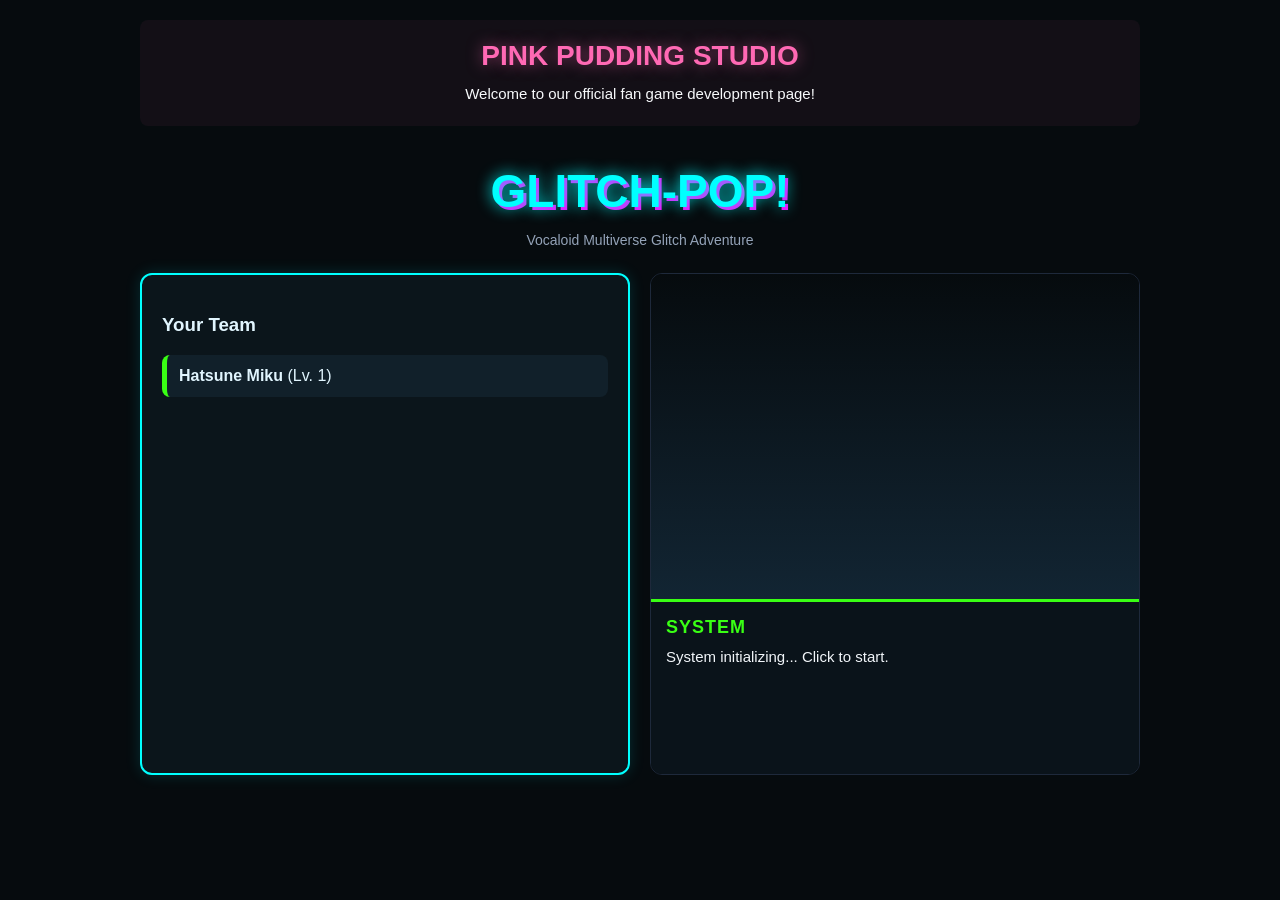
==== index.html @ badea9fa "Update index.html" ====
<!DOCTYPE html>
<html lang="en">
<head>
    <meta charset="UTF-8">
    <title>Glitch-Pop! (Vocaloid Fan Game by Pink Pudding Studio)</title>
    <style>
        body { font-family: 'Segoe UI', sans-serif; background: #060b0e; color: #e1f5fe; padding: 20px; max-width: 1000px; margin: 0 auto; }
        .studio-header-box { text-align: center; margin-bottom: 30px; padding: 20px; background: rgba(255, 105, 180, 0.05); border-radius: 8px; }
        .studio-tag { color: #ff69b4; font-size: 28px; font-weight: bold; text-transform: uppercase; margin: 0; text-shadow: 0 0 15px rgba(255, 105, 180, 0.5); }
        .studio-desc { color: #f8fafc; font-size: 15px; max-width: 600px; margin: 10px auto auto; line-height: 1.6; }
        .studio-logo { max-width: 280px; display: block; margin: 0 auto; filter: drop-shadow(0 0 10px rgba(255, 105, 180, 0.3)); border-radius: 8px; }
        .game-title { text-align: center; font-size: 46px; font-weight: 900; color: #00ffff; text-shadow: 0 0 15px #00ffff, 3px 3px #ff00ff; margin-bottom: 5px; }
        .sub-title { text-align: center; color: #94a3b8; font-size: 14px; margin-bottom: 25px; font-weight: 500; }
        .main-layout { display: grid; grid-template-columns: 1fr 1fr; gap: 20px; }
        .panel { background: #0b151b; padding: 20px; border-radius: 12px; border: 2px solid #00ffff; box-shadow: 0 0 15px rgba(0, 240, 255, 0.15); }
        .character-card { background: #11202a; padding: 12px; margin-bottom: 10px; border-radius: 8px; border-left: 5px solid #334155; display: flex; align-items: center; }
        .chibi-avatar { width: 55px; height: 55px; object-fit: contain; margin-right: 12px; filter: drop-shadow(0 0 4px rgba(255, 255, 255, 0.2)); }
        .card-info { flex-grow: 1; }
        .miku-card { border-left-color: #39ff14; }
        .teto-card { border-left-color: #ff0055; }
        .gumi-card { border-left-color: #a3ff00; }
        .game-screen { background: #03070a; border-radius: 12px; border: 1px solid #1e293b; overflow: hidden; display: flex; flex-direction: column; height: 500px; position: relative; }
        .stage-area { height: 65%; background: linear-gradient(180deg, #060b0e 0%, #122533 100%); display: flex; justify-content: space-between; align-items: flex-end; padding: 0 40px; position: relative; }
        .stage-area:active { background: linear-gradient(180deg, #060b0e 0%, #1c364a 100%); }
        .sprite-full { max-height: 95%; filter: drop-shadow(0 0 8px rgba(0, 240, 255, 0.3)); transition: transform 0.1s; }
        .sprite-chibi { max-height: 50%; filter: drop-shadow(0 0 8px rgba(0, 240, 255, 0.3)); transition: transform 0.1s; }
        .sprite-chibi:active { transform: scale(0.9) translateY(-10px); }
        .monster-sprite { max-height: 55%; filter: drop-shadow(0 0 12px #ff0055); }
        .dialogue-box { background: rgba(11, 21, 27, 0.95); padding: 15px; border-top: 3px solid #39ff14; height: 35%; box-sizing: border-box; display: flex; flex-direction: column; cursor: pointer; }
        #speaker { font-weight: bold; color: #39ff14; font-size: 18px; margin-bottom: 8px; text-transform: uppercase; letter-spacing: 1px; }
        #story { font-size: 15px; line-height: 1.5; color: #f1f5f9; flex-grow: 1; }
        #choices { display: flex; gap: 10px; margin-top: 5px; }
        .choice-btn { background: #1e293b; color: #00ffff; border: 1px solid #00ffff; padding: 6px 12px; border-radius: 4px; cursor: pointer; font-size: 13px; }
        .choice-btn:hover { background: #00ffff; color: #03070a; }
    </style>
</head>
<body>

    <div class="studio-header-box">
        <h1 class="studio-tag">Pink Pudding Studio</h1>
        <p class="studio-desc">Welcome to our official fan game development page!</p>
    </div>

    <h2 class="game-title">GLITCH-POP!</h2>
    <p class="sub-title">Vocaloid Multiverse Glitch Adventure</p>

    <div class="main-layout">
        <!-- Левая панель: Персонажи и Прокачка -->
        <div class="panel">
            <h3>Your Team</h3>
            <div id="team-list">
                <div class="character-card miku-card">
                    <div class="card-info"><strong>Hatsune Miku</strong> (Lv. 1)</div>
                </div>
            </div>
        </div>

        <!-- Правая панель: Игровой экран -->
        <div class="game-screen">
            <div class="stage-area" id="stage">
                <!-- Тут будут появляться спрайты персонажей и монстров -->
            </div>
            
            <div class="dialogue-box" onclick="nextDialogue()">
                <div id="speaker">System</div>
                <div id="story">System initializing... Click to start.</div>
                <div id="choices"></div>
            </div>
        </div>
    </div>

    <script>
        const images = {
            mikuFull: "miku box art- Photoroom.png",
            mikuChibi: "hatsune miku nendoroid- Photoroom.png",
            tetoFull: "Kasane Teto PNG!-Photoroom.png",
            tetoChibi: "teto_nendo_chibi.png", 
            gumiFull: "8936899254747440-Photoroom.png",
            gumiChibi: "-Photoroom.png", 
            lukaFull: "77968637294843427-Photoroom.png",
            lukaChibi: "megurine luka nendoroid-Photoroom.png",
            monster: "https://placeholder.com"
        };

        let state = {
            shards: 0, 
            lastDaily: 0, 
            currentScene: "tokyo_backstage_1", 
            inBattle: false, 
            monsterHp: 100, 
            monsterMaxHp: 100, 
            clickDmg: 1,
            mikuLv: 1, 
            mikuDmg: 15, 
            mikuCost: 15,
            tetoUnlocked: false, 
            tetoLv: 0, 
            tetoDmg: 0, 
            tetoCost: 100,
            gumiUnlocked: false, 
            gumiLv: 0, 
            gumiDmg: 0, 
            gumiCost: 300,
            currentCity: "Tokyo"
        };

        const script = {
            // --- ТОКИО ---
            tokyo_backstage_1: {
                name: "Luka (Secretary)",
                text: "Miku! The Tokyo Arena is packed! Thousands of fans are screaming your name right now!",
                isBattleScene: false,
                nextScene: "tokyo_backstage_2"
            },
            tokyo_backstage_2: {
                name: "Luka (Secretary)",
                text: "But... look at this! Your favorite microphone with the Leek sticker is totally fried and broken!",
                isBattleScene: false,
                nextScene: "tokyo_miku_shock"
            },
            tokyo_miku_shock: {
                name: "Miku",
                text: "Oh no! Not my lucky leek microphone! The concert is starting in a few minutes, what should I do?!",
                isBattleScene: false,
                nextScene: "tokyo_luka_advice"
            },
            tokyo_luka_advice: {
                name: "Luka (Secretary)",
                text: "Don't panic, Miku. Try to pick up the pieces. Maybe we can fix it before the curtains rise.",
                isBattleScene: false,
                nextScene: "tokyo_glitch_start"
            },
            tokyo_glitch_start: {
                name: "Miku",
                text: "Okay, let me gather the shards... Wait, what is happening?! The broken pieces are glowing with a strange purple light!",
                isBattleScene: false,
                nextScene: "tokyo_glitch_portal"
            },
            tokyo_glitch_portal: {
                name: "System",
                text: "WARNING: Reality distortion detected. Dimensional rift opening... 3... 2... 1...",
                isBattleScene: false,
                nextScene: "glitch_arrival"
            },
            glitch_arrival: {
                name: "Miku",
                text: "W-where am I? Everything looks like neon pixels and corrupted code... Is this a glitch world?!",
                isBattleScene: false,
                nextScene: "glitch_system_alert"
            },
            glitch_system_alert: {
                name: "System",
                text: "ERROR 404: Tokyo Concert canceled. Glitch Monsters have corrupted the music core. Defeat them to restore reality!",
                isBattleScene: false,
                nextScene: "tokyo_battle_ready"
            },
            tokyo_battle_ready: {
                name: "Miku",
                text: "I won't let some digital monsters ruin my concert! Time to sing and fight back!",
                isBattleScene: true, 
                nextScene: "tokyo_battle_clear"
            },
            tokyo_battle_clear: {
                name: "Miku",
                text: "We did it! The Tokyo stage data is restored! But the portal to the real world is still locked...",
                isBattleScene: false,
                nextScene: "friends_falling"
            },
            friends_falling: {
                name: "System",
                text: "ALERT: New anomalies detected. Object 'Teto' and Object 'Gumi' have been sucked into the Glitch World.",
                isBattleScene: false,
                nextScene: "friends_meet"
            },
            friends_meet: {
                name: "Teto",
                text: "Ouch! That hurt! Hey, where is my French baguette?! ...Wait, Miku? Is that you?",
                isBattleScene: false,
                nextScene: "gumi_meet"
            },
            gumi_meet: {
                name: "Gumi",
                text: "Whoa, this place is wild! I was just getting ready for my show in New York, and suddenly everything went pixelated!",
                isBattleScene: false,
                nextScene: "miku_explains"
            },
            miku_explains: {
                name: "Miku",
                text: "Girls, my microphone broke and dragged us all here! To escape, we must clear the glitch from all our tour cities!",
                isBattleScene: false,
                nextScene: "world_tour_plan"
            },
            world_tour_plan: {
                name: "Teto",
text: "A Glitch World Tour? Sounds like a challenge! Next stop is Paris, my city. Let's show these monsters what we can do!",isBattleScene: false,nextScene: "paris_arrival"},// --- ПАРИЖ ---paris_arrival: {name: "System",text: "TELEPORTING... Location: Paris, France. Status: Heavily Glitched.",isBattleScene: false,nextScene: "paris_teto_mad"},paris_teto_mad: {name: "Teto",text: "Look at the Eiffel Tower, it's turning into giant pink pixels! This is unacceptable!",isBattleScene: false,nextScene: "paris_gumi_ready"},paris_gumi_ready: {name: "Gumi",text: "Don't worry, Teto! With your baguette and our beats, we can crush these glitch bugs!",isBattleScene: false,nextScene: "paris_battle_ready"},paris_battle_ready: {name: "Teto",text: "Time for a French revolution! Let's clear the stage!",isBattleScene: true,nextScene: "paris_battle_clear"},paris_battle_clear: {name: "Teto",text: "Magnifique! Paris is saved. Now, Gumi, it's time to take back your city!",isBattleScene: false,nextScene: "ny_arrival"},// --- НЬЮ-ЙОРК ---ny_arrival: {name: "System",text: "TELEPORTING... Location: New York, USA. Status: Critical Corruption.",isBattleScene: false,nextScene: "ny_gumi_shock"},ny_gumi_shock: {name: "Gumi",text: "Oh man, Times Square looks like a broken retro monitor. The main music database is right here!",isBattleScene: false,nextScene: "ny_miku_support"},ny_miku_support: {name: "Miku",text: "This is the final stretch, girls! If we clean this up, the portal home will open!",isBattleScene: false,nextScene: "ny_battle_ready"},ny_battle_ready: {name: "Gumi",text: "Let's turn up the volume and delete this glitch forever! Let's go!",isBattleScene: true,nextScene: "game_final_1"},// --- ФИНАЛ ---game_final_1: {name: "System",text: "SUCCESS: All glitch nodes destroyed. Reality restoration complete. World Tour resumed.",isBattleScene: false,nextScene: "game_final_2"},game_final_2: {name: "Miku",text: "We did it! The Tokyo Arena is normal again, and my microphone is fixed! Thank you, everyone!",isBattleScene: false,nextScene: "game_final_3"},game_final_3: {name: "Teto & Gumi",text: "That was the best Glitch-Pop tour ever! See you at the next concert!",isBattleScene: false,nextScene: "game_end"},game_end: {name: "System",text: "THE END. Thanks for playing Glitch-Pop!",isBattleScene: false,nextScene: null}};function renderScene() {let scene = script[state.currentScene];if (scene) {document.getElementById("speaker").innerText = scene.name;document.getElementById("story").innerText = scene.text;if(scene.name.includes("Miku")) document.getElementById("speaker").style.color = "#00ffff";else if(scene.name.includes("Luka")) document.getElementById("speaker").style.color = "#ffb6c1";else if(scene.name.includes("Teto")) document.getElementById("speaker").style.color = "#ff0055";else if(scene.name.includes("Gumi")) document.getElementById("speaker").style.color = "#a3ff00";else document.getElementById("speaker").style.color = "#39ff14";}}function nextDialogue() {let scene = script[state.currentScene];if (scene && scene.nextScene && !scene.isBattleScene) {state.currentScene = scene.nextScene;renderScene();}}window.onload = function() {renderScene();};
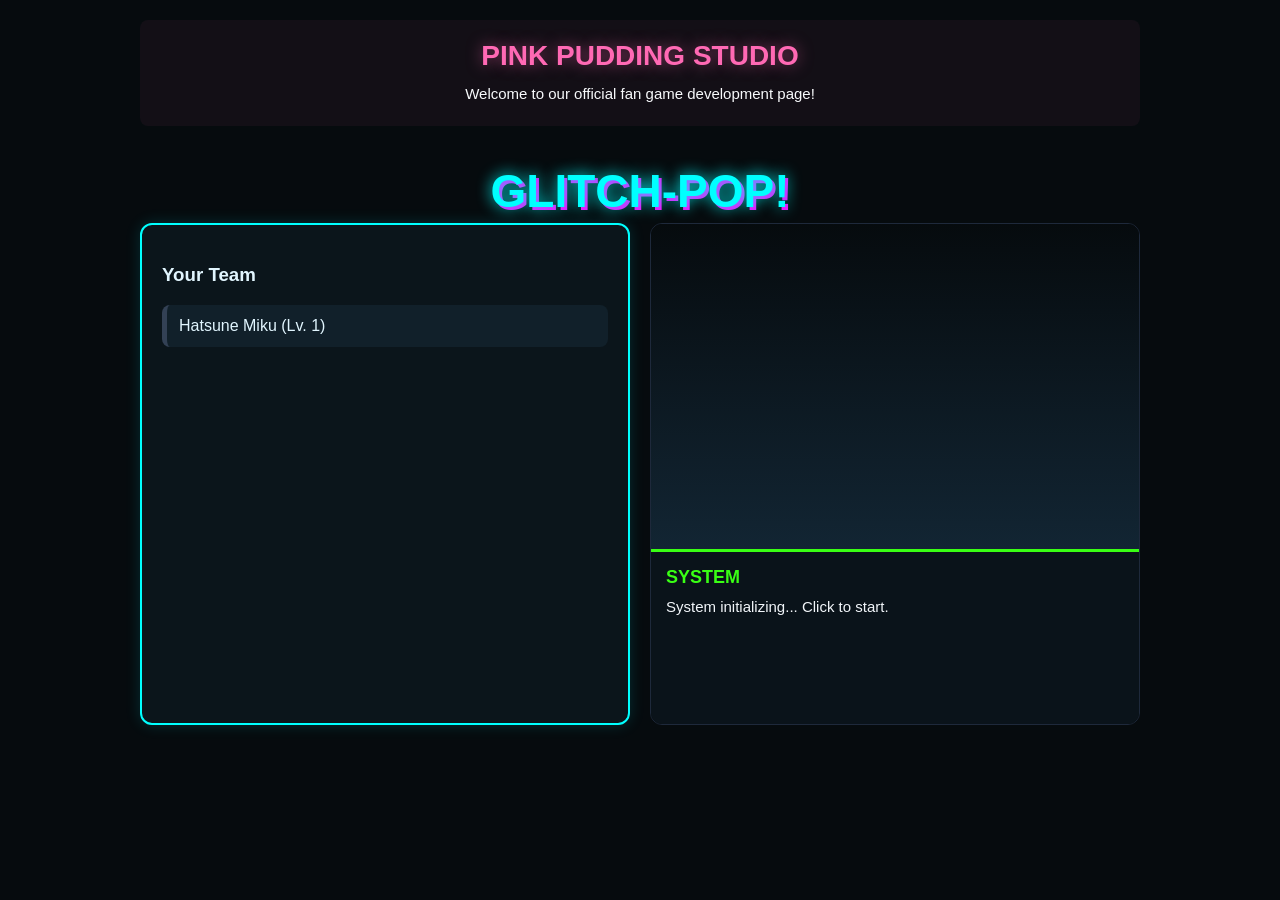
==== commit 4804a57f: "Update index.html" ====
--- a/index.html
+++ b/index.html
@@ -8,67 +8,40 @@
         .studio-header-box { text-align: center; margin-bottom: 30px; padding: 20px; background: rgba(255, 105, 180, 0.05); border-radius: 8px; }
         .studio-tag { color: #ff69b4; font-size: 28px; font-weight: bold; text-transform: uppercase; margin: 0; text-shadow: 0 0 15px rgba(255, 105, 180, 0.5); }
         .studio-desc { color: #f8fafc; font-size: 15px; max-width: 600px; margin: 10px auto auto; line-height: 1.6; }
-        .studio-logo { max-width: 280px; display: block; margin: 0 auto; filter: drop-shadow(0 0 10px rgba(255, 105, 180, 0.3)); border-radius: 8px; }
         .game-title { text-align: center; font-size: 46px; font-weight: 900; color: #00ffff; text-shadow: 0 0 15px #00ffff, 3px 3px #ff00ff; margin-bottom: 5px; }
         .sub-title { text-align: center; color: #94a3b8; font-size: 14px; margin-bottom: 25px; font-weight: 500; }
         .main-layout { display: grid; grid-template-columns: 1fr 1fr; gap: 20px; }
         .panel { background: #0b151b; padding: 20px; border-radius: 12px; border: 2px solid #00ffff; box-shadow: 0 0 15px rgba(0, 240, 255, 0.15); }
         .character-card { background: #11202a; padding: 12px; margin-bottom: 10px; border-radius: 8px; border-left: 5px solid #334155; display: flex; align-items: center; }
-        .chibi-avatar { width: 55px; height: 55px; object-fit: contain; margin-right: 12px; filter: drop-shadow(0 0 4px rgba(255, 255, 255, 0.2)); }
-        .card-info { flex-grow: 1; }
-        .miku-card { border-left-color: #39ff14; }
-        .teto-card { border-left-color: #ff0055; }
-        .gumi-card { border-left-color: #a3ff00; }
         .game-screen { background: #03070a; border-radius: 12px; border: 1px solid #1e293b; overflow: hidden; display: flex; flex-direction: column; height: 500px; position: relative; }
-        .stage-area { height: 65%; background: linear-gradient(180deg, #060b0e 0%, #122533 100%); display: flex; justify-content: space-between; align-items: flex-end; padding: 0 40px; position: relative; }
-        .stage-area:active { background: linear-gradient(180deg, #060b0e 0%, #1c364a 100%); }
-        .sprite-full { max-height: 95%; filter: drop-shadow(0 0 8px rgba(0, 240, 255, 0.3)); transition: transform 0.1s; }
-        .sprite-chibi { max-height: 50%; filter: drop-shadow(0 0 8px rgba(0, 240, 255, 0.3)); transition: transform 0.1s; }
-        .sprite-chibi:active { transform: scale(0.9) translateY(-10px); }
-        .monster-sprite { max-height: 55%; filter: drop-shadow(0 0 12px #ff0055); }
+        .stage-area { height: 65%; background: linear-gradient(180deg, #060b0e 0%, #122533 100%); display: flex; justify-content: center; align-items: flex-end; padding: 0 40px; position: relative; }
+        .sprite-full { max-height: 95%; filter: drop-shadow(0 0 8px rgba(0, 240, 255, 0.3)); }
         .dialogue-box { background: rgba(11, 21, 27, 0.95); padding: 15px; border-top: 3px solid #39ff14; height: 35%; box-sizing: border-box; display: flex; flex-direction: column; cursor: pointer; }
-        #speaker { font-weight: bold; color: #39ff14; font-size: 18px; margin-bottom: 8px; text-transform: uppercase; letter-spacing: 1px; }
+        #speaker { font-weight: bold; color: #39ff14; font-size: 18px; margin-bottom: 8px; text-transform: uppercase; }
         #story { font-size: 15px; line-height: 1.5; color: #f1f5f9; flex-grow: 1; }
-        #choices { display: flex; gap: 10px; margin-top: 5px; }
-        .choice-btn { background: #1e293b; color: #00ffff; border: 1px solid #00ffff; padding: 6px 12px; border-radius: 4px; cursor: pointer; font-size: 13px; }
-        .choice-btn:hover { background: #00ffff; color: #03070a; }
     </style>
 </head>
 <body>
-
     <div class="studio-header-box">
         <h1 class="studio-tag">Pink Pudding Studio</h1>
         <p class="studio-desc">Welcome to our official fan game development page!</p>
     </div>
-
     <h2 class="game-title">GLITCH-POP!</h2>
-    <p class="sub-title">Vocaloid Multiverse Glitch Adventure</p>
-
     <div class="main-layout">
-        <!-- Левая панель: Персонажи и Прокачка -->
         <div class="panel">
             <h3>Your Team</h3>
             <div id="team-list">
-                <div class="character-card miku-card">
-                    <div class="card-info"><strong>Hatsune Miku</strong> (Lv. 1)</div>
-                </div>
+                <div class="character-card">Hatsune Miku (Lv. 1)</div>
             </div>
         </div>
-
-        <!-- Правая панель: Игровой экран -->
         <div class="game-screen">
-            <div class="stage-area" id="stage">
-                <!-- Тут будут появляться спрайты персонажей и монстров -->
-            </div>
-            
+            <div class="stage-area" id="stage"></div>
             <div class="dialogue-box" onclick="nextDialogue()">
                 <div id="speaker">System</div>
                 <div id="story">System initializing... Click to start.</div>
-                <div id="choices"></div>
             </div>
         </div>
     </div>
-
     <script>
         const images = {
             mikuFull: "miku box art- Photoroom.png",
@@ -80,116 +53,204 @@
             lukaFull: "77968637294843427-Photoroom.png",
             lukaChibi: "megurine luka nendoroid-Photoroom.png",
             monster: "https://placeholder.com"
+      
+        let state = { currentScene: "tokyo_backstage_1", monsterHp: 100, monsterMaxHp: 100 };
         };
-
-        let state = {
-            shards: 0, 
-            lastDaily: 0, 
-            currentScene: "tokyo_backstage_1", 
-            inBattle: false, 
-            monsterHp: 100, 
-            monsterMaxHp: 100, 
-            clickDmg: 1,
-            mikuLv: 1, 
-            mikuDmg: 15, 
-            mikuCost: 15,
-            tetoUnlocked: false, 
-            tetoLv: 0, 
-            tetoDmg: 0, 
-            tetoCost: 100,
-            gumiUnlocked: false, 
-            gumiLv: 0, 
-            gumiDmg: 0, 
-            gumiCost: 300,
-            currentCity: "Tokyo"
-        };
-
-        const script = {
-            // --- ТОКИО ---
-            tokyo_backstage_1: {
+          tokyo_backstage_1: {
                 name: "Luka (Secretary)",
                 text: "Miku! The Tokyo Arena is packed! Thousands of fans are screaming your name right now!",
-                isBattleScene: false,
-                nextScene: "tokyo_backstage_2"
+                isBattleScene: false, nextScene: "tokyo_backstage_2"
             },
             tokyo_backstage_2: {
                 name: "Luka (Secretary)",
                 text: "But... look at this! Your favorite microphone with the Leek sticker is totally fried and broken!",
-                isBattleScene: false,
-                nextScene: "tokyo_miku_shock"
+                isBattleScene: false, nextScene: "tokyo_miku_shock"
             },
             tokyo_miku_shock: {
                 name: "Miku",
                 text: "Oh no! Not my lucky leek microphone! The concert is starting in a few minutes, what should I do?!",
-                isBattleScene: false,
-                nextScene: "tokyo_luka_advice"
+                isBattleScene: false, nextScene: "tokyo_luka_advice"
             },
             tokyo_luka_advice: {
                 name: "Luka (Secretary)",
                 text: "Don't panic, Miku. Try to pick up the pieces. Maybe we can fix it before the curtains rise.",
-                isBattleScene: false,
-                nextScene: "tokyo_glitch_start"
+                isBattleScene: false, nextScene: "tokyo_glitch_start"
             },
             tokyo_glitch_start: {
                 name: "Miku",
                 text: "Okay, let me gather the shards... Wait, what is happening?! The broken pieces are glowing with a strange purple light!",
-                isBattleScene: false,
-                nextScene: "tokyo_glitch_portal"
+                isBattleScene: false, nextScene: "tokyo_glitch_portal"
             },
             tokyo_glitch_portal: {
                 name: "System",
                 text: "WARNING: Reality distortion detected. Dimensional rift opening... 3... 2... 1...",
-                isBattleScene: false,
-                nextScene: "glitch_arrival"
+                isBattleScene: false, nextScene: "glitch_arrival"
             },
             glitch_arrival: {
                 name: "Miku",
                 text: "W-where am I? Everything looks like neon pixels and corrupted code... Is this a glitch world?!",
-                isBattleScene: false,
-                nextScene: "glitch_system_alert"
+                isBattleScene: false, nextScene: "glitch_system_alert"
             },
             glitch_system_alert: {
                 name: "System",
                 text: "ERROR 404: Tokyo Concert canceled. Glitch Monsters have corrupted the music core. Defeat them to restore reality!",
-                isBattleScene: false,
-                nextScene: "tokyo_battle_ready"
+                isBattleScene: false, nextScene: "tokyo_battle_ready"
             },
             tokyo_battle_ready: {
                 name: "Miku",
                 text: "I won't let some digital monsters ruin my concert! Time to sing and fight back!",
-                isBattleScene: true, 
-                nextScene: "tokyo_battle_clear"
+                isBattleScene: true, nextScene: "tokyo_battle_clear"
             },
             tokyo_battle_clear: {
                 name: "Miku",
                 text: "We did it! The Tokyo stage data is restored! But the portal to the real world is still locked...",
-                isBattleScene: false,
-                nextScene: "friends_falling"
+                isBattleScene: false, nextScene: "friends_falling"
             },
             friends_falling: {
                 name: "System",
                 text: "ALERT: New anomalies detected. Object 'Teto' and Object 'Gumi' have been sucked into the Glitch World.",
-                isBattleScene: false,
-                nextScene: "friends_meet"
+                isBattleScene: false, nextScene: "friends_meet"
             },
             friends_meet: {
                 name: "Teto",
                 text: "Ouch! That hurt! Hey, where is my French baguette?! ...Wait, Miku? Is that you?",
-                isBattleScene: false,
-                nextScene: "gumi_meet"
+                isBattleScene: false, nextScene: "gumi_meet"
             },
             gumi_meet: {
                 name: "Gumi",
                 text: "Whoa, this place is wild! I was just getting ready for my show in New York, and suddenly everything went pixelated!",
-                isBattleScene: false,
-                nextScene: "miku_explains"
+                isBattleScene: false, nextScene: "miku_explains"
             },
             miku_explains: {
                 name: "Miku",
                 text: "Girls, my microphone broke and dragged us all here! To escape, we must clear the glitch from all our tour cities!",
-                isBattleScene: false,
-                nextScene: "world_tour_plan"
+                isBattleScene: false, nextScene: "world_tour_plan"
             },
             world_tour_plan: {
                 name: "Teto",
-text: "A Glitch World Tour? Sounds like a challenge! Next stop is Paris, my city. Let's show these monsters what we can do!",isBattleScene: false,nextScene: "paris_arrival"},// --- ПАРИЖ ---paris_arrival: {name: "System",text: "TELEPORTING... Location: Paris, France. Status: Heavily Glitched.",isBattleScene: false,nextScene: "paris_teto_mad"},paris_teto_mad: {name: "Teto",text: "Look at the Eiffel Tower, it's turning into giant pink pixels! This is unacceptable!",isBattleScene: false,nextScene: "paris_gumi_ready"},paris_gumi_ready: {name: "Gumi",text: "Don't worry, Teto! With your baguette and our beats, we can crush these glitch bugs!",isBattleScene: false,nextScene: "paris_battle_ready"},paris_battle_ready: {name: "Teto",text: "Time for a French revolution! Let's clear the stage!",isBattleScene: true,nextScene: "paris_battle_clear"},paris_battle_clear: {name: "Teto",text: "Magnifique! Paris is saved. Now, Gumi, it's time to take back your city!",isBattleScene: false,nextScene: "ny_arrival"},// --- НЬЮ-ЙОРК ---ny_arrival: {name: "System",text: "TELEPORTING... Location: New York, USA. Status: Critical Corruption.",isBattleScene: false,nextScene: "ny_gumi_shock"},ny_gumi_shock: {name: "Gumi",text: "Oh man, Times Square looks like a broken retro monitor. The main music database is right here!",isBattleScene: false,nextScene: "ny_miku_support"},ny_miku_support: {name: "Miku",text: "This is the final stretch, girls! If we clean this up, the portal home will open!",isBattleScene: false,nextScene: "ny_battle_ready"},ny_battle_ready: {name: "Gumi",text: "Let's turn up the volume and delete this glitch forever! Let's go!",isBattleScene: true,nextScene: "game_final_1"},// --- ФИНАЛ ---game_final_1: {name: "System",text: "SUCCESS: All glitch nodes destroyed. Reality restoration complete. World Tour resumed.",isBattleScene: false,nextScene: "game_final_2"},game_final_2: {name: "Miku",text: "We did it! The Tokyo Arena is normal again, and my microphone is fixed! Thank you, everyone!",isBattleScene: false,nextScene: "game_final_3"},game_final_3: {name: "Teto & Gumi",text: "That was the best Glitch-Pop tour ever! See you at the next concert!",isBattleScene: false,nextScene: "game_end"},game_end: {name: "System",text: "THE END. Thanks for playing Glitch-Pop!",isBattleScene: false,nextScene: null}};function renderScene() {let scene = script[state.currentScene];if (scene) {document.getElementById("speaker").innerText = scene.name;document.getElementById("story").innerText = scene.text;if(scene.name.includes("Miku")) document.getElementById("speaker").style.color = "#00ffff";else if(scene.name.includes("Luka")) document.getElementById("speaker").style.color = "#ffb6c1";else if(scene.name.includes("Teto")) document.getElementById("speaker").style.color = "#ff0055";else if(scene.name.includes("Gumi")) document.getElementById("speaker").style.color = "#a3ff00";else document.getElementById("speaker").style.color = "#39ff14";}}function nextDialogue() {let scene = script[state.currentScene];if (scene && scene.nextScene && !scene.isBattleScene) {state.currentScene = scene.nextScene;renderScene();}}window.onload = function() {renderScene();};
+                text: "A Glitch World Tour? Sounds like a challenge! Next stop is Paris, my city. Let's show these monsters what we can do!",
+                isBattleScene: false, nextScene: "paris_arrival"
+            },
+            // --- ПАРИЖ ---
+            paris_arrival: {
+                name: "System",
+                text: "TELEPORTING... Location: Paris, France. Status: Heavily Glitched.",
+                isBattleScene: false, nextScene: "paris_teto_mad"
+            },
+            paris_teto_mad: {
+                name: "Teto",
+                text: "Look at the Eiffel Tower, it's turning into giant pink pixels! This is unacceptable!",
+                isBattleScene: false, nextScene: "paris_gumi_ready"
+            },
+            paris_gumi_ready: {
+                name: "Gumi",
+                text: "Don't worry, Teto! With your baguette and our beats, we can crush these glitch bugs!",
+                isBattleScene: false, nextScene: "paris_battle_ready"
+            },
+            paris_battle_ready: {
+                name: "Teto",
+                text: "Time for a French revolution! Let's clear the stage!",
+                isBattleScene: true, nextScene: "paris_battle_clear"
+            },
+            paris_battle_clear: {
+                name: "Teto",
+                text: "Magnifique! Paris is saved. Now, Gumi, it's time to take back your city!",
+                isBattleScene: false, nextScene: "ny_arrival"
+            },
+
+            // --- НЬЮ-ЙОРК ---
+            ny_arrival: {
+                name: "System",
+                text: "TELEPORTING... Location: New York, USA. Status: Critical Corruption.",
+                isBattleScene: false, nextScene: "ny_gumi_shock"
+            },
+            ny_gumi_shock: {
+                name: "Gumi",
+                text: "Oh man, Times Square looks like a broken retro monitor. The main music database is right here!",
+                isBattleScene: false, nextScene: "ny_miku_support"
+            },
+            ny_miku_support: {
+                name: "Miku",
+                text: "This is the final stretch, girls! If we clean this up, the portal home will open!",
+                isBattleScene: false, nextScene: "ny_battle_ready"
+            },
+            ny_battle_ready: {
+                name: "Gumi",
+                text: "Let's turn up the volume and delete this glitch forever! Let's go!",
+                isBattleScene: true, nextScene: "game_final_1"
+            },
+
+            // --- ФИНАЛ ---
+            game_final_1: {
+                name: "System",
+                text: "SUCCESS: All glitch nodes destroyed. Reality restoration complete. World Tour resumed.",
+                isBattleScene: false, nextScene: "game_final_2"
+            },
+            game_final_2: {
+                name: "Miku",
+                text: "We did it! The Tokyo Arena is normal again, and my microphone is fixed! Thank you, everyone!",
+                isBattleScene: false, nextScene: "game_final_3"
+            },
+            game_final_3: {
+                name: "Teto & Gumi",
+                text: "That was the best Glitch-Pop tour ever! See you at the next concert!",
+                isBattleScene: false, nextScene: "game_end"
+            },
+            game_end: {
+                name: "System",
+                text: "THE END. Thanks for playing Glitch-Pop!",
+                isBattleScene: false, nextScene: null
+            }
+        };
+
+        // ЛОГИКА ДВИЖКА ИГРЫ
+        function renderScene() {
+            let scene = script[state.currentScene];
+            if (!scene) return;
+
+            document.getElementById("speaker").innerText = scene.name;
+            document.getElementById("story").innerText = scene.text;
+            
+            let stage = document.getElementById("stage");
+            stage.innerHTML = ""; 
+
+            let spriteImg = document.createElement("img");
+            spriteImg.className = "sprite-full";
+
+            let speakerEl = document.getElementById("speaker");
+            
+            if (scene.name.includes("Miku")) {
+                speakerEl.style.color = "#00ffff";
+                spriteImg.src = images.mikuFull;
+                stage.appendChild(spriteImg);
+            } else if (scene.name.includes("Luka")) {
+                speakerEl.style.color = "#ffb6c1";
+                spriteImg.src = images.lukaFull;
+                stage.appendChild(spriteImg);
+            } else if (scene.name.includes("Teto")) {
+                speakerEl.style.color = "#ff0055";
+                spriteImg.src = images.tetoFull;
+                stage.appendChild(spriteImg);
+            } else if (scene.name.includes("Gumi")) {
+                speakerEl.style.color = "#a3ff00";
+                spriteImg.src = images.gumiFull;
+                stage.appendChild(spriteImg);
+            } else {
+                speakerEl.style.color = "#39ff14";
+            }
+        }
+
+        function nextDialogue() {
+            let scene = script[state.currentScene];
+            if (scene && scene.nextScene && !scene.isBattleScene) {
+                state.currentScene = scene.nextScene;
+                renderScene();
+            }
+        }
+
+        document.addEventListener("DOMContentLoaded", function() {
+            renderScene();
+        });
+    </script>
+</body>
+</html>
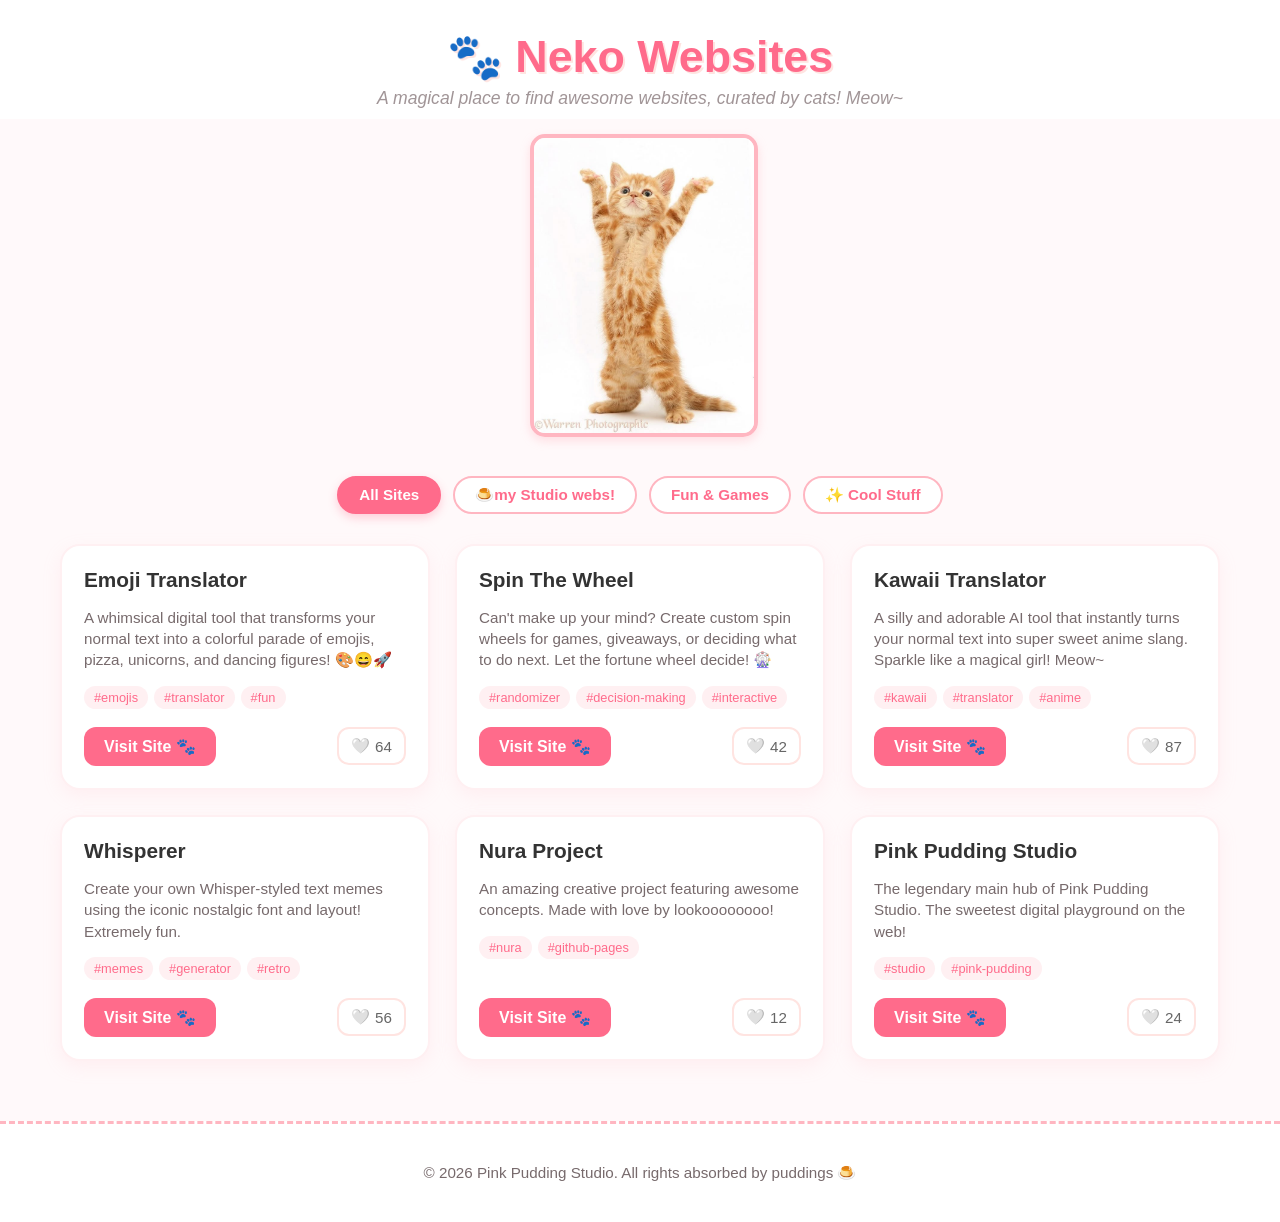
==== commit 0673a537: "Update index.html" ====
--- a/index.html
+++ b/index.html
@@ -2,255 +2,413 @@
 <html lang="en">
 <head>
     <meta charset="UTF-8">
-    <title>Glitch-Pop! (Vocaloid Fan Game by Pink Pudding Studio)</title>
+    <meta name="viewport" content="width=device-width, initial-scale=1.0">
+    <title>Neko Websites — Meow-gical Internet Directory</title>
     <style>
-        body { font-family: 'Segoe UI', sans-serif; background: #060b0e; color: #e1f5fe; padding: 20px; max-width: 1000px; margin: 0 auto; }
-        .studio-header-box { text-align: center; margin-bottom: 30px; padding: 20px; background: rgba(255, 105, 180, 0.05); border-radius: 8px; }
-        .studio-tag { color: #ff69b4; font-size: 28px; font-weight: bold; text-transform: uppercase; margin: 0; text-shadow: 0 0 15px rgba(255, 105, 180, 0.5); }
-        .studio-desc { color: #f8fafc; font-size: 15px; max-width: 600px; margin: 10px auto auto; line-height: 1.6; }
-        .game-title { text-align: center; font-size: 46px; font-weight: 900; color: #00ffff; text-shadow: 0 0 15px #00ffff, 3px 3px #ff00ff; margin-bottom: 5px; }
-        .sub-title { text-align: center; color: #94a3b8; font-size: 14px; margin-bottom: 25px; font-weight: 500; }
-        .main-layout { display: grid; grid-template-columns: 1fr 1fr; gap: 20px; }
-        .panel { background: #0b151b; padding: 20px; border-radius: 12px; border: 2px solid #00ffff; box-shadow: 0 0 15px rgba(0, 240, 255, 0.15); }
-        .character-card { background: #11202a; padding: 12px; margin-bottom: 10px; border-radius: 8px; border-left: 5px solid #334155; display: flex; align-items: center; }
-        .game-screen { background: #03070a; border-radius: 12px; border: 1px solid #1e293b; overflow: hidden; display: flex; flex-direction: column; height: 500px; position: relative; }
-        .stage-area { height: 65%; background: linear-gradient(180deg, #060b0e 0%, #122533 100%); display: flex; justify-content: center; align-items: flex-end; padding: 0 40px; position: relative; }
-        .sprite-full { max-height: 95%; filter: drop-shadow(0 0 8px rgba(0, 240, 255, 0.3)); }
-        .dialogue-box { background: rgba(11, 21, 27, 0.95); padding: 15px; border-top: 3px solid #39ff14; height: 35%; box-sizing: border-box; display: flex; flex-direction: column; cursor: pointer; }
-        #speaker { font-weight: bold; color: #39ff14; font-size: 18px; margin-bottom: 8px; text-transform: uppercase; }
-        #story { font-size: 15px; line-height: 1.5; color: #f1f5f9; flex-grow: 1; }
+        body {
+            font-family: 'Segoe UI', Tahoma, Geneva, Verdana, sans-serif;
+            background-color: #fff9fa;
+            color: #4a4a4a;
+            margin: 0;
+            padding: 0;
+            display: flex;
+            flex-direction: column;
+            min-height: 100vh;
+        }
+
+        header {
+            text-align: center;
+            padding: 30px 20px 10px 20px;
+            background: #ffffff;
+        }
+
+        header h1 {
+            margin: 0;
+            color: #ff6b8b;
+            font-size: 2.8rem;
+            text-shadow: 2px 2px #ffe4e1;
+        }
+
+        header p {
+            margin: 5px 0 0 0;
+            color: #a19597;
+            font-size: 1.1rem;
+            font-style: italic;
+        }
+
+      
+        .neko-banner-container {
+            text-align: center;
+            margin: 15px auto;
+            max-width: 220px; 
+        }
+
+        .neko-gif {
+            width: 100%;
+            height: auto;
+            border-radius: 15px; 
+            border: 4px solid #ffb6c1;
+            box-shadow: 0 4px 10px rgba(255, 182, 193, 0.4);
+            transition: transform 0.3s ease;
+        }
+
+        .neko-gif:hover {
+            transform: scale(1.05) translateY(-5px); 
+        }
+
+      
+        .categories {
+            display: flex;
+            justify-content: center;
+            gap: 12px;
+            margin: 20px 20px 30px 20px;
+            flex-wrap: wrap;
+        }
+
+        .category-btn {
+            background-color: #ffffff;
+            border: 2px solid #ffb6c1;
+            padding: 8px 20px;
+            border-radius: 25px;
+            cursor: pointer;
+            font-weight: bold;
+            color: #ff6b8b;
+            transition: all 0.3s ease;
+            font-size: 0.95rem;
+        }
+
+        .category-btn:hover, .category-btn.active {
+            background-color: #ff6b8b;
+            color: white;
+            border-color: #ff6b8b;
+            box-shadow: 0 4px 10px rgba(255, 107, 139, 0.3);
+        }
+
+       
+        .catalog-container {
+            max-width: 1200px;
+            margin: 0 auto;
+            padding: 0 20px;
+            display: grid;
+            grid-template-columns: repeat(auto-fill, minmax(300px, 1fr));
+            gap: 25px;
+            flex-grow: 1;
+            width: 100%;
+            box-sizing: border-box;
+        }
+
+        .site-card {
+            background: white;
+            border-radius: 20px;
+            padding: 22px;
+            box-shadow: 0 6px 18px rgba(255, 182, 193, 0.15);
+            border: 2px solid #fff0f2;
+            display: flex;
+            flex-direction: column;
+            justify-content: space-between;
+            transition: transform 0.3s ease, border-color 0.3s ease;
+        }
+
+        .site-card:hover {
+            transform: translateY(-5px);
+            border-color: #ffb6c1;
+        }
+
+        .card-content h3 {
+            margin: 0 0 10px 0;
+            color: #333;
+            font-size: 1.3rem;
+        }
+
+        .card-content p {
+            font-size: 0.95rem;
+            color: #776a6c;
+            line-height: 1.4;
+            margin-bottom: 15px;
+        }
+
+        .tags {
+            display: flex;
+            gap: 6px;
+            flex-wrap: wrap;
+            margin-bottom: 18px;
+        }
+
+        .tag {
+            background: #fff0f2;
+            color: #ff6b8b;
+            font-size: 0.8rem;
+            padding: 4px 10px;
+            border-radius: 12px;
+            font-weight: 500;
+        }
+
+        .card-footer {
+            display: flex;
+            justify-content: space-between;
+            align-items: center;
+            margin-top: auto;
+        }
+
+        .visit-btn {
+            display: inline-block;
+            text-align: center;
+            background: #ff6b8b;
+            color: white;
+            text-decoration: none;
+            padding: 10px 20px;
+            border-radius: 12px;
+            font-weight: bold;
+            transition: background 0.2s;
+        }
+
+        .visit-btn:hover {
+            background: #ff4770;
+        }
+
+       
+        .like-btn {
+            background: none;
+            border: 2px solid #ffe4e1;
+            border-radius: 12px;
+            cursor: pointer;
+            padding: 8px 12px;
+            font-size: 0.95rem;
+            display: flex;
+            align-items: center;
+            gap: 5px;
+            transition: all 0.2s ease;
+            color: #666;
+        }
+
+        .like-btn:hover {
+            border-color: #ff6b8b;
+            transform: scale(1.05);
+        }
+
+        .like-btn.liked {
+            background: #fff0f2;
+            border-color: #ff6b8b;
+            color: #ff6b8b;
+            font-weight: bold;
+        }
+
+      
+        .pudding-footer {
+            text-align: center;
+            padding: 25px 20px;
+            margin-top: 60px;
+            background-color: #ffffff;
+            border-top: 3px dashed #ffb6c1;
+            font-size: 0.95rem;
+            color: #776a6c;
+        }
+
+        .jiggle-pudding {
+            display: inline-block;
+            cursor: pointer;
+        }
+
+        .jiggle-pudding:hover {
+            animation: jelly 0.5s infinite;
+        }
+
+        @keyframes jelly {
+            0% { transform: scale(1, 1); }
+            30% { transform: scale(1.25, 0.75); }
+            40% { transform: scale(0.75, 1.25); }
+            50% { transform: scale(1.15, 0.85); }
+            65% { transform: scale(0.95, 1.05); }
+            75% { transform: scale(1.05, 0.95); }
+            100% { transform: scale(1, 1); }
+        }
     </style>
 </head>
 <body>
-    <div class="studio-header-box">
-        <h1 class="studio-tag">Pink Pudding Studio</h1>
-        <p class="studio-desc">Welcome to our official fan game development page!</p>
+
+    
+    <header>
+        <h1>🐾 Neko Websites</h1>
+        <p>A magical place to find awesome websites, curated by cats! Meow~</p>
+    </header>
+
+
+    <div class="neko-banner-container">
+        <img class="neko-gif" src="cat.jpg" alt="Excited Ginger Neko">
     </div>
-    <h2 class="game-title">GLITCH-POP!</h2>
-    <div class="main-layout">
-        <div class="panel">
-            <h3>Your Team</h3>
-            <div id="team-list">
-                <div class="character-card">Hatsune Miku (Lv. 1)</div>
-            </div>
-        </div>
-        <div class="game-screen">
-            <div class="stage-area" id="stage"></div>
-            <div class="dialogue-box" onclick="nextDialogue()">
-                <div id="speaker">System</div>
-                <div id="story">System initializing... Click to start.</div>
-            </div>
-        </div>
+
+  
+    <div class="categories">
+        <button class="category-btn active" onclick="filterCategory('all')"> All Sites</button>
+        <button class="category-btn" onclick="filterCategory('studios')"> 🍮my Studio webs!</button>
+        <button class="category-btn" onclick="filterCategory('games')"> Fun & Games</button>
+        <button class="category-btn" onclick="filterCategory('cool-stuff')">✨ Cool Stuff</button>
     </div>
+
+  
+    <main class="catalog-container" id="catalog">
+        
+      
+        <div class="site-card" data-category="games" id="site-emoji-translate">
+            <div class="card-content">
+                <h3>Emoji Translator</h3>
+                <p>A whimsical digital tool that transforms your normal text into a colorful parade of emojis, pizza, unicorns, and dancing figures! 🎨😄🚀</p>
+                <div class="tags">
+                    <span class="tag">#emojis</span>
+                    <span class="tag">#translator</span>
+                    <span class="tag">#fun</span>
+                </div>
+            </div>
+            <div class="card-footer">
+                <a href="https://anythingtranslate.com" target="_blank" class="visit-btn">Visit Site 🐾</a>
+                <button class="like-btn" onclick="toggleLike('site-emoji-translate')">🤍 <span class="like-count">64</span></button>
+            </div>
+        </div>
+
+    
+        <div class="site-card" data-category="games" id="site-spin-wheel">
+            <div class="card-content">
+                <h3>Spin The Wheel</h3>
+                <p>Can't make up your mind? Create custom spin wheels for games, giveaways, or deciding what to do next. Let the fortune wheel decide! 🎡</p>
+                <div class="tags">
+                    <span class="tag">#randomizer</span>
+                    <span class="tag">#decision-making</span>
+                    <span class="tag">#interactive</span>
+                </div>
+            </div>
+            <div class="card-footer">
+                <a href="https://spinthewheel.app" target="_blank" class="visit-btn">Visit Site 🐾</a>
+                <button class="like-btn" onclick="toggleLike('site-spin-wheel')">🤍 <span class="like-count">42</span></button>
+            </div>
+        </div>
+
+        
+        <div class="site-card" data-category="games" id="site-kawaii-translate">
+            <div class="card-content">
+                <h3>Kawaii Translator</h3>
+                <p>A silly and adorable AI tool that instantly turns your normal text into super sweet anime slang. Sparkle like a magical girl! Meow~</p>
+                <div class="tags">
+                    <span class="tag">#kawaii</span>
+                    <span class="tag">#translator</span>
+                    <span class="tag">#anime</span>
+                </div>
+            </div>
+            <div class="card-footer">
+                <a href="https://anythingtranslate.com" target="_blank" class="visit-btn">Visit Site 🐾</a>
+                <button class="like-btn" onclick="toggleLike('site-kawaii-translate')">🤍 <span class="like-count">87</span></button>
+            </div>
+        </div>
+
+       
+        <div class="site-card" data-category="games" id="site-whisperer">
+            <div class="card-content">
+                <h3>Whisperer</h3>
+                <p>Create your own Whisper-styled text memes using the iconic nostalgic font and layout! Extremely fun.</p>
+                <div class="tags">
+                    <span class="tag">#memes</span>
+                    <span class="tag">#generator</span>
+                    <span class="tag">#retro</span>
+                </div>
+            </div>
+            <div class="card-footer">
+                <a href="https://aaronson.org" target="_blank" class="visit-btn">Visit Site 🐾</a>
+                <button class="like-btn" onclick="toggleLike('site-whisperer')">🤍 <span class="like-count">56</span></button>
+            </div>
+        </div>
+
+     
+        <div class="site-card" data-category="cool-stuff" id="site-nura">
+            <div class="card-content">
+                <h3>Nura Project</h3>
+                <p>An amazing creative project featuring awesome concepts. Made with love by lookoooooooo!</p>
+                <div class="tags">
+                    <span class="tag">#nura</span>
+                    <span class="tag">#github-pages</span>
+                </div>
+            </div>
+            <div class="card-footer">
+                <a href="https://github.io" target="_blank" class="visit-btn">Visit Site 🐾</a>
+                <button class="like-btn" onclick="toggleLike('site-nura')">🤍 <span class="like-count">12</span></button>
+            </div>
+        </div>
+
+      
+        <div class="site-card" data-category="studios" id="site-pudding">
+            <div class="card-content">
+                <h3>Pink Pudding Studio</h3>
+                <p>The legendary main hub of Pink Pudding Studio. The sweetest digital playground on the web!</p>
+                <div class="tags">
+                    <span class="tag">#studio</span>
+                    <span class="tag">#pink-pudding</span>
+                </div>
+            </div>
+            <div class="card-footer">
+                <a href="https://github.io" target="_blank" class="visit-btn">Visit Site 🐾</a>
+                <button class="like-btn" onclick="toggleLike('site-pudding')">🤍 <span class="like-count">24</span></button>
+            </div>
+        </div>
+
+    </main>
+
+  
+    <footer class="pudding-footer">
+        <p>&copy; 2026 Pink Pudding Studio. All rights absorbed by puddings <span class="jiggle-pudding">🍮</span></p>
+    </footer>
+
     <script>
-        const images = {
-            mikuFull: "miku box art- Photoroom.png",
-            mikuChibi: "hatsune miku nendoroid- Photoroom.png",
-            tetoFull: "Kasane Teto PNG!-Photoroom.png",
-            tetoChibi: "teto_nendo_chibi.png", 
-            gumiFull: "8936899254747440-Photoroom.png",
-            gumiChibi: "-Photoroom.png", 
-            lukaFull: "77968637294843427-Photoroom.png",
-            lukaChibi: "megurine luka nendoroid-Photoroom.png",
-            monster: "https://placeholder.com"
-      
-        let state = { currentScene: "tokyo_backstage_1", monsterHp: 100, monsterMaxHp: 100 };
-        };
-          tokyo_backstage_1: {
-                name: "Luka (Secretary)",
-                text: "Miku! The Tokyo Arena is packed! Thousands of fans are screaming your name right now!",
-                isBattleScene: false, nextScene: "tokyo_backstage_2"
-            },
-            tokyo_backstage_2: {
-                name: "Luka (Secretary)",
-                text: "But... look at this! Your favorite microphone with the Leek sticker is totally fried and broken!",
-                isBattleScene: false, nextScene: "tokyo_miku_shock"
-            },
-            tokyo_miku_shock: {
-                name: "Miku",
-                text: "Oh no! Not my lucky leek microphone! The concert is starting in a few minutes, what should I do?!",
-                isBattleScene: false, nextScene: "tokyo_luka_advice"
-            },
-            tokyo_luka_advice: {
-                name: "Luka (Secretary)",
-                text: "Don't panic, Miku. Try to pick up the pieces. Maybe we can fix it before the curtains rise.",
-                isBattleScene: false, nextScene: "tokyo_glitch_start"
-            },
-            tokyo_glitch_start: {
-                name: "Miku",
-                text: "Okay, let me gather the shards... Wait, what is happening?! The broken pieces are glowing with a strange purple light!",
-                isBattleScene: false, nextScene: "tokyo_glitch_portal"
-            },
-            tokyo_glitch_portal: {
-                name: "System",
-                text: "WARNING: Reality distortion detected. Dimensional rift opening... 3... 2... 1...",
-                isBattleScene: false, nextScene: "glitch_arrival"
-            },
-            glitch_arrival: {
-                name: "Miku",
-                text: "W-where am I? Everything looks like neon pixels and corrupted code... Is this a glitch world?!",
-                isBattleScene: false, nextScene: "glitch_system_alert"
-            },
-            glitch_system_alert: {
-                name: "System",
-                text: "ERROR 404: Tokyo Concert canceled. Glitch Monsters have corrupted the music core. Defeat them to restore reality!",
-                isBattleScene: false, nextScene: "tokyo_battle_ready"
-            },
-            tokyo_battle_ready: {
-                name: "Miku",
-                text: "I won't let some digital monsters ruin my concert! Time to sing and fight back!",
-                isBattleScene: true, nextScene: "tokyo_battle_clear"
-            },
-            tokyo_battle_clear: {
-                name: "Miku",
-                text: "We did it! The Tokyo stage data is restored! But the portal to the real world is still locked...",
-                isBattleScene: false, nextScene: "friends_falling"
-            },
-            friends_falling: {
-                name: "System",
-                text: "ALERT: New anomalies detected. Object 'Teto' and Object 'Gumi' have been sucked into the Glitch World.",
-                isBattleScene: false, nextScene: "friends_meet"
-            },
-            friends_meet: {
-                name: "Teto",
-                text: "Ouch! That hurt! Hey, where is my French baguette?! ...Wait, Miku? Is that you?",
-                isBattleScene: false, nextScene: "gumi_meet"
-            },
-            gumi_meet: {
-                name: "Gumi",
-                text: "Whoa, this place is wild! I was just getting ready for my show in New York, and suddenly everything went pixelated!",
-                isBattleScene: false, nextScene: "miku_explains"
-            },
-            miku_explains: {
-                name: "Miku",
-                text: "Girls, my microphone broke and dragged us all here! To escape, we must clear the glitch from all our tour cities!",
-                isBattleScene: false, nextScene: "world_tour_plan"
-            },
-            world_tour_plan: {
-                name: "Teto",
-                text: "A Glitch World Tour? Sounds like a challenge! Next stop is Paris, my city. Let's show these monsters what we can do!",
-                isBattleScene: false, nextScene: "paris_arrival"
-            },
-            // --- ПАРИЖ ---
-            paris_arrival: {
-                name: "System",
-                text: "TELEPORTING... Location: Paris, France. Status: Heavily Glitched.",
-                isBattleScene: false, nextScene: "paris_teto_mad"
-            },
-            paris_teto_mad: {
-                name: "Teto",
-                text: "Look at the Eiffel Tower, it's turning into giant pink pixels! This is unacceptable!",
-                isBattleScene: false, nextScene: "paris_gumi_ready"
-            },
-            paris_gumi_ready: {
-                name: "Gumi",
-                text: "Don't worry, Teto! With your baguette and our beats, we can crush these glitch bugs!",
-                isBattleScene: false, nextScene: "paris_battle_ready"
-            },
-            paris_battle_ready: {
-                name: "Teto",
-                text: "Time for a French revolution! Let's clear the stage!",
-                isBattleScene: true, nextScene: "paris_battle_clear"
-            },
-            paris_battle_clear: {
-                name: "Teto",
-                text: "Magnifique! Paris is saved. Now, Gumi, it's time to take back your city!",
-                isBattleScene: false, nextScene: "ny_arrival"
-            },
-
-            // --- НЬЮ-ЙОРК ---
-            ny_arrival: {
-                name: "System",
-                text: "TELEPORTING... Location: New York, USA. Status: Critical Corruption.",
-                isBattleScene: false, nextScene: "ny_gumi_shock"
-            },
-            ny_gumi_shock: {
-                name: "Gumi",
-                text: "Oh man, Times Square looks like a broken retro monitor. The main music database is right here!",
-                isBattleScene: false, nextScene: "ny_miku_support"
-            },
-            ny_miku_support: {
-                name: "Miku",
-                text: "This is the final stretch, girls! If we clean this up, the portal home will open!",
-                isBattleScene: false, nextScene: "ny_battle_ready"
-            },
-            ny_battle_ready: {
-                name: "Gumi",
-                text: "Let's turn up the volume and delete this glitch forever! Let's go!",
-                isBattleScene: true, nextScene: "game_final_1"
-            },
-
-            // --- ФИНАЛ ---
-            game_final_1: {
-                name: "System",
-                text: "SUCCESS: All glitch nodes destroyed. Reality restoration complete. World Tour resumed.",
-                isBattleScene: false, nextScene: "game_final_2"
-            },
-            game_final_2: {
-                name: "Miku",
-                text: "We did it! The Tokyo Arena is normal again, and my microphone is fixed! Thank you, everyone!",
-                isBattleScene: false, nextScene: "game_final_3"
-            },
-            game_final_3: {
-                name: "Teto & Gumi",
-                text: "That was the best Glitch-Pop tour ever! See you at the next concert!",
-                isBattleScene: false, nextScene: "game_end"
-            },
-            game_end: {
-                name: "System",
-                text: "THE END. Thanks for playing Glitch-Pop!",
-                isBattleScene: false, nextScene: null
+        function filterCategory(category) {
+            const buttons = document.querySelectorAll('.category-btn');
+            buttons.forEach(btn => btn.classList.remove('active'));
+            if(event && event.target) {
+                event.target.classList.add('active');
             }
-        };
-
-        // ЛОГИКА ДВИЖКА ИГРЫ
-        function renderScene() {
-            let scene = script[state.currentScene];
-            if (!scene) return;
-
-            document.getElementById("speaker").innerText = scene.name;
-            document.getElementById("story").innerText = scene.text;
+
+            const cards = document.querySelectorAll('.site-card');
+            cards.forEach(card => {
+                if (category === 'all' || card.getAttribute('data-category') === category) {
+                    card.style.display = 'flex';
+                } else {
+                    card.style.display = 'none';
+                }
+            });
+        }
+
+        function toggleLike(id) {
+            const card = document.getElementById(id);
+            const button = card.querySelector('.like-btn');
+            const countSpan = card.querySelector('.like-count');
+            let currentCount = parseInt(countSpan.innerText);
             
-            let stage = document.getElementById("stage");
-            stage.innerHTML = ""; 
-
-            let spriteImg = document.createElement("img");
-            spriteImg.className = "sprite-full";
-
-            let speakerEl = document.getElementById("speaker");
-            
-            if (scene.name.includes("Miku")) {
-                speakerEl.style.color = "#00ffff";
-                spriteImg.src = images.mikuFull;
-                stage.appendChild(spriteImg);
-            } else if (scene.name.includes("Luka")) {
-                speakerEl.style.color = "#ffb6c1";
-                spriteImg.src = images.lukaFull;
-                stage.appendChild(spriteImg);
-            } else if (scene.name.includes("Teto")) {
-                speakerEl.style.color = "#ff0055";
-                spriteImg.src = images.tetoFull;
-                stage.appendChild(spriteImg);
-            } else if (scene.name.includes("Gumi")) {
-                speakerEl.style.color = "#a3ff00";
-                spriteImg.src = images.gumiFull;
-                stage.appendChild(spriteImg);
+            let likedSites = JSON.parse(localStorage.getItem('nekoLikedSites')) || [];
+
+            if (likedSites.includes(id)) {
+                likedSites = likedSites.filter(item => item !== id);
+                currentCount--;
+                button.classList.remove('liked');
+                button.innerHTML = `🤍 <span class="like-count">${currentCount}</span>`;
             } else {
-                speakerEl.style.color = "#39ff14";
+                likedSites.push(id);
+                currentCount++;
+                button.classList.add('liked');
+                button.innerHTML = `💖 <span class="like-count">${currentCount}</span>`;
             }
-        }
-
-        function nextDialogue() {
-            let scene = script[state.currentScene];
-            if (scene && scene.nextScene && !scene.isBattleScene) {
-                state.currentScene = scene.nextScene;
-                renderScene();
-            }
-        }
-
-        document.addEventListener("DOMContentLoaded", function() {
-            renderScene();
-        });
+
+            localStorage.setItem('nekoLikedSites', JSON.stringify(likedSites));
+            countSpan.innerText = currentCount;
+        }
+
+        window.onload = function() {
+            const likedSites = JSON.parse(localStorage.getItem('nekoLikedSites')) || [];
+            likedSites.forEach(id => {
+                const card = document.getElementById(id);
+                if (card) {
+                    const button = card.querySelector('.like-btn');
+                    button.classList.add('liked');
+                    const text = button.querySelector('.like-count').innerText;
+                    button.innerHTML = `💖 <span class="like-count">${text}</span>`;
+                }
+            });
+        }
     </script>
 </body>
 </html>
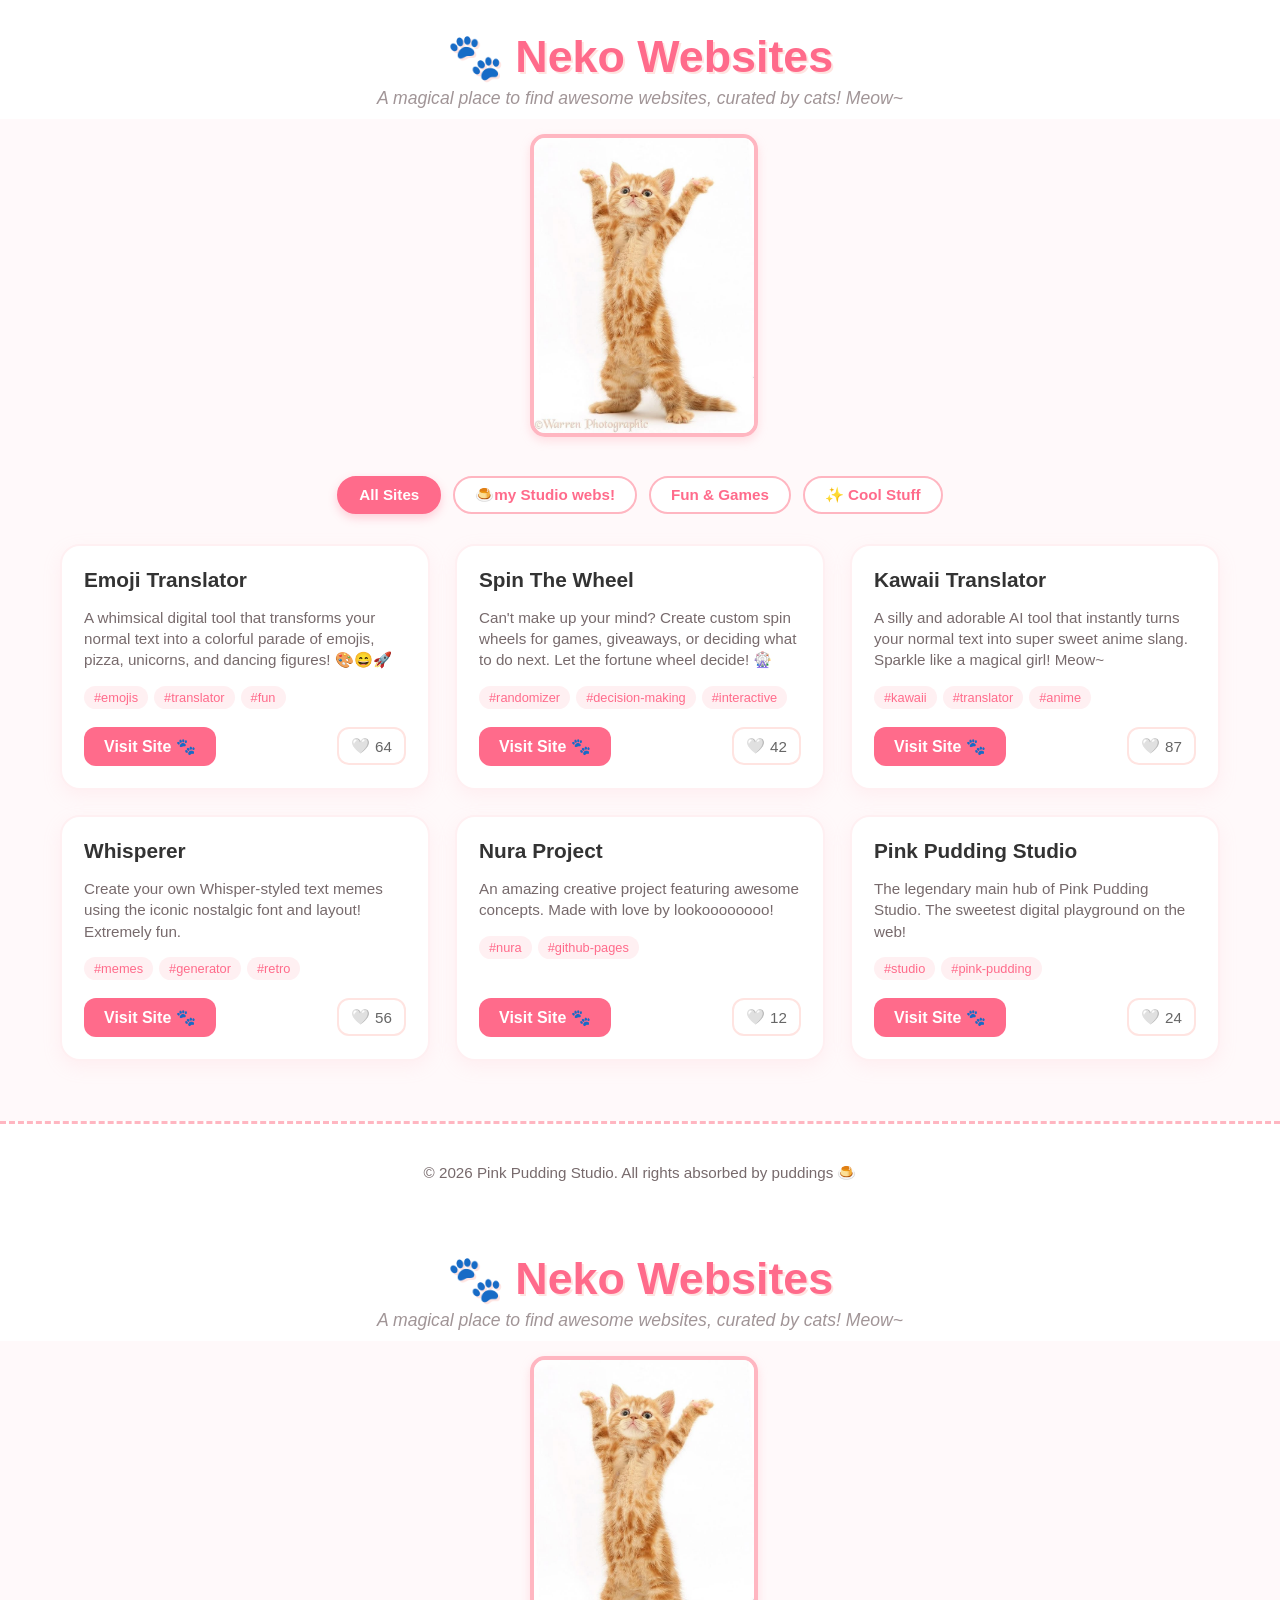
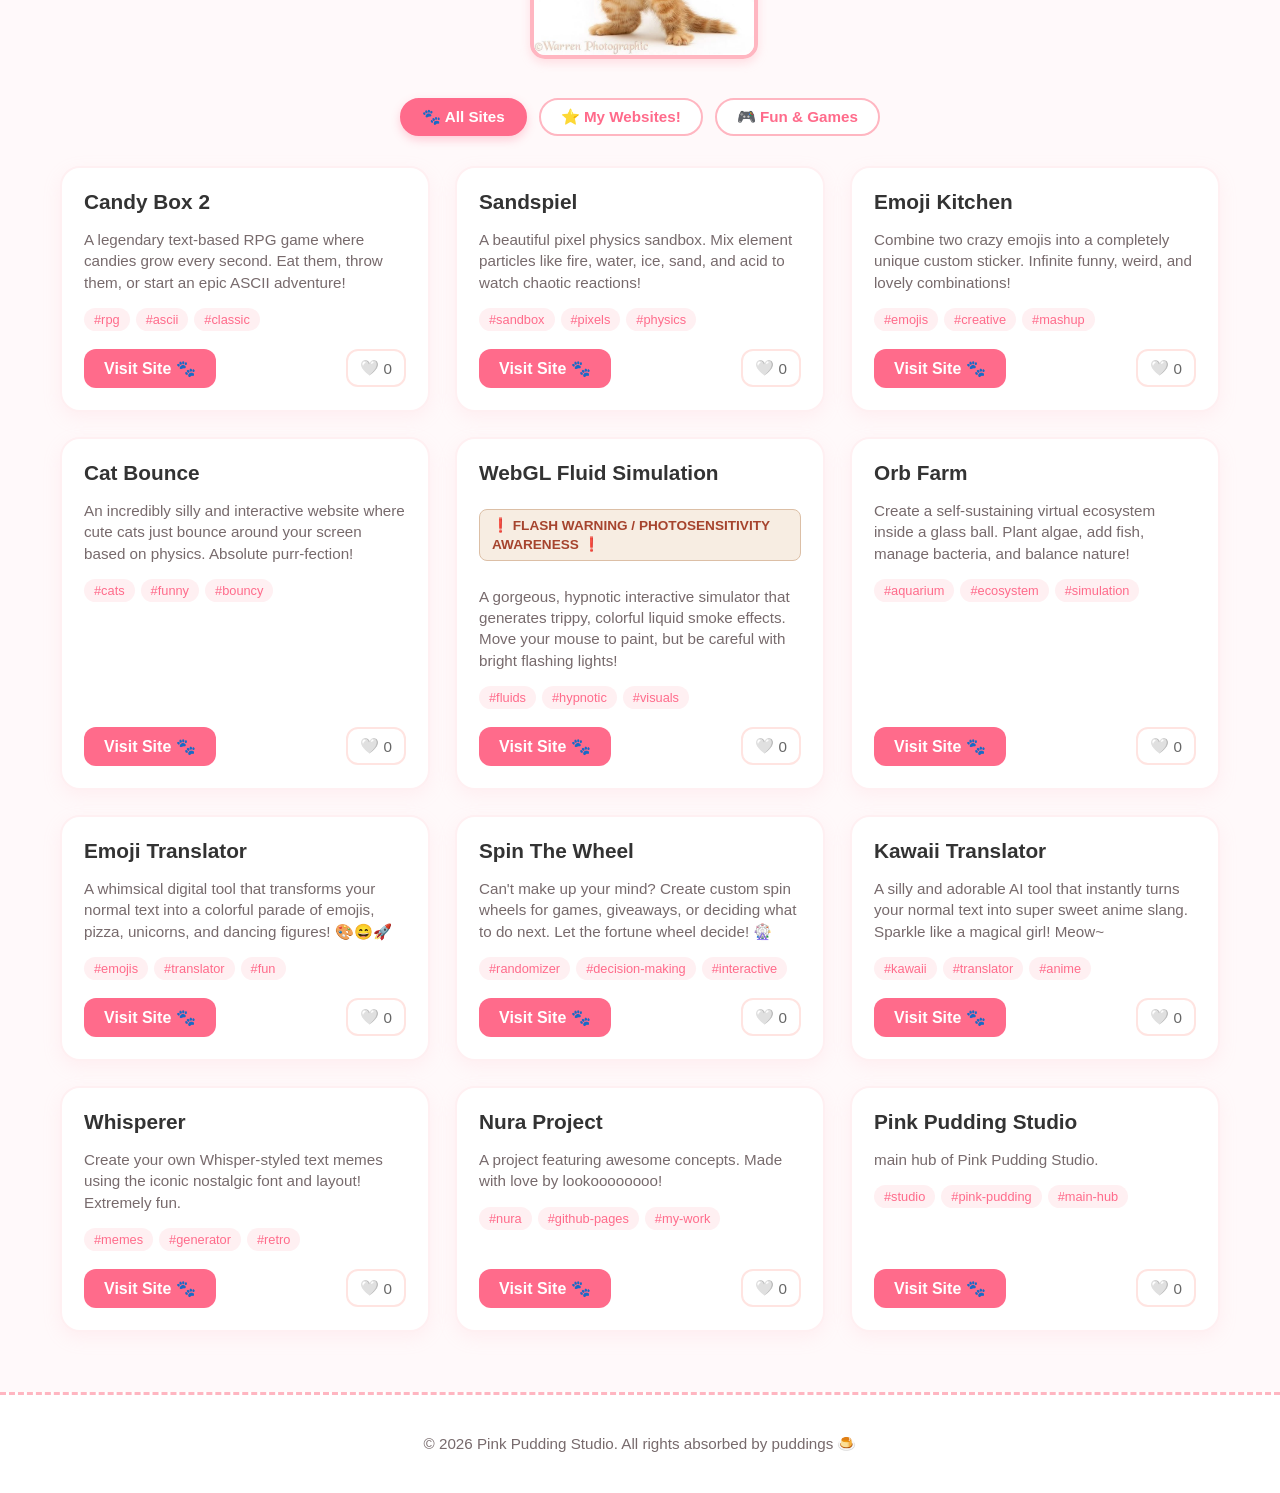
==== commit a78295ec: "Update index.html" ====
--- a/index.html
+++ b/index.html
@@ -412,3 +412,279 @@
     </script>
 </body>
 </html>
+<body>
+
+    <header>
+        <h1>🐾 Neko Websites</h1>
+        <p>A magical place to find awesome websites, curated by cats! Meow~</p>
+    </header>
+
+    <div class="neko-banner-container">
+        <img class="neko-gif" src="cat.jpg" alt="Excited Ginger Neko">
+    </div>
+
+    <div class="categories">
+        <button class="category-btn active" onclick="filterCategory('all')">🐾 All Sites</button>
+        <button class="category-btn" onclick="filterCategory('my-sites')">⭐️ My Websites!</button>
+        <button class="category-btn" onclick="filterCategory('games')">🎮 Fun & Games</button>
+    </div>
+
+    <main class="catalog-container" id="catalog">
+        
+        <div class="site-card" data-category="games" id="site-candybox">
+            <div class="card-content">
+                <h3>Candy Box 2</h3>
+                <p>A legendary text-based RPG game where candies grow every second. Eat them, throw them, or start an epic ASCII adventure!</p>
+                <div class="tags">
+                    <span class="tag">#rpg</span>
+                    <span class="tag">#ascii</span>
+                    <span class="tag">#classic</span>
+                </div>
+            </div>
+            <div class="card-footer">
+                <a href="https://github.io" target="_blank" class="visit-btn">Visit Site 🐾</a>
+                <button class="like-btn" onclick="toggleLike('site-candybox')">🤍 <span class="like-count">0</span></button>
+            </div>
+        </div>
+
+        <div class="site-card" data-category="games" id="site-sandspiel">
+            <div class="card-content">
+                <h3>Sandspiel</h3>
+                <p>A beautiful pixel physics sandbox. Mix element particles like fire, water, ice, sand, and acid to watch chaotic reactions!</p>
+                <div class="tags">
+                    <span class="tag">#sandbox</span>
+                    <span class="tag">#pixels</span>
+                    <span class="tag">#physics</span>
+                </div>
+            </div>
+            <div class="card-footer">
+                <a href="https://sandspiel.club" target="_blank" class="visit-btn">Visit Site 🐾</a>
+                <button class="like-btn" onclick="toggleLike('site-sandspiel')">🤍 <span class="like-count">0</span></button>
+            </div>
+        </div>
+
+        <div class="site-card" data-category="games" id="site-emojikitchen">
+            <div class="card-content">
+                <h3>Emoji Kitchen</h3>
+                <p>Combine two crazy emojis into a completely unique custom sticker. Infinite funny, weird, and lovely combinations!</p>
+                <div class="tags">
+                    <span class="tag">#emojis</span>
+                    <span class="tag">#creative</span>
+                    <span class="tag">#mashup</span>
+                </div>
+            </div>
+            <div class="card-footer">
+                <a href="https://emojikitchen.dev" target="_blank" class="visit-btn">Visit Site 🐾</a>
+                <button class="like-btn" onclick="toggleLike('site-emojikitchen')">🤍 <span class="like-count">0</span></button>
+            </div>
+        </div>
+
+        <div class="site-card" data-category="games" id="site-catbounce">
+            <div class="card-content">
+                <h3>Cat Bounce</h3>
+                <p>An incredibly silly and interactive website where cute cats just bounce around your screen based on physics. Absolute purr-fection!</p>
+                <div class="tags">
+                    <span class="tag">#cats</span>
+                    <span class="tag">#funny</span>
+                    <span class="tag">#bouncy</span>
+                </div>
+            </div>
+            <div class="card-footer">
+                <a href="https://cat-bounce.com" target="_blank" class="visit-btn">Visit Site 🐾</a>
+                <button class="like-btn" onclick="toggleLike('site-catbounce')">🤍 <span class="like-count">0</span></button>
+            </div>
+        </div>
+        <div class="site-card" data-category="games" id="site-fluids">
+            <div class="card-content">
+                <h3>WebGL Fluid Simulation</h3>
+                <p style="background-color: #f7ede2; color: #a6442e; padding: 6px 12px; border-radius: 8px; font-weight: bold; font-size: 0.85rem; border: 1px solid #dcbfa6; display: inline-block; margin-bottom: 10px;">
+                    ❗️ FLASH WARNING / PHOTOSENSITIVITY AWARENESS ❗️
+                </p>
+                <p>A gorgeous, hypnotic interactive simulator that generates trippy, colorful liquid smoke effects. Move your mouse to paint, but be careful with bright flashing lights!</p>
+                <div class="tags">
+                    <span class="tag">#fluids</span>
+                    <span class="tag">#hypnotic</span>
+                    <span class="tag">#visuals</span>
+                </div>
+            </div>
+            <div class="card-footer">
+                <a href="https://github.io" target="_blank" class="visit-btn">Visit Site 🐾</a>
+                <button class="like-btn" onclick="toggleLike('site-fluids')">🤍 <span class="like-count">0</span></button>
+            </div>
+        </div>
+
+        <div class="site-card" data-category="games" id="site-orbfarm">
+            <div class="card-content">
+                <h3>Orb Farm</h3>
+                <p>Create a self-sustaining virtual ecosystem inside a glass ball. Plant algae, add fish, manage bacteria, and balance nature!</p>
+                <div class="tags">
+                    <span class="tag">#aquarium</span>
+                    <span class="tag">#ecosystem</span>
+                    <span class="tag">#simulation</span>
+                </div>
+            </div>
+            <div class="card-footer">
+                <a href="https://orb.farm" target="_blank" class="visit-btn">Visit Site 🐾</a>
+                <button class="like-btn" onclick="toggleLike('site-orbfarm')">🤍 <span class="like-count">0</span></button>
+            </div>
+        </div>
+
+        <div class="site-card" data-category="games" id="site-emoji-translate">
+            <div class="card-content">
+                <h3>Emoji Translator</h3>
+                <p>A whimsical digital tool that transforms your normal text into a colorful parade of emojis, pizza, unicorns, and dancing figures! 🎨😄🚀</p>
+                <div class="tags">
+                    <span class="tag">#emojis</span>
+                    <span class="tag">#translator</span>
+                    <span class="tag">#fun</span>
+                </div>
+            </div>
+            <div class="card-footer">
+                <a href="https://anythingtranslate.com" target="_blank" class="visit-btn">Visit Site 🐾</a>
+                <button class="like-btn" onclick="toggleLike('site-emoji-translate')">🤍 <span class="like-count">0</span></button>
+            </div>
+        </div>
+
+        <div class="site-card" data-category="games" id="site-spin-wheel">
+            <div class="card-content">
+                <h3>Spin The Wheel</h3>
+                <p>Can't make up your mind? Create custom spin wheels for games, giveaways, or deciding what to do next. Let the fortune wheel decide! 🎡</p>
+                <div class="tags">
+                    <span class="tag">#randomizer</span>
+                    <span class="tag">#decision-making</span>
+                    <span class="tag">#interactive</span>
+                </div>
+            </div>
+            <div class="card-footer">
+                <a href="https://spinthewheel.app" target="_blank" class="visit-btn">Visit Site 🐾</a>
+                <button class="like-btn" onclick="toggleLike('site-spin-wheel')">🤍 <span class="like-count">0</span></button>
+            </div>
+        </div>
+
+        <div class="site-card" data-category="games" id="site-kawaii-translate">
+            <div class="card-content">
+                <h3>Kawaii Translator</h3>
+                <p>A silly and adorable AI tool that instantly turns your normal text into super sweet anime slang. Sparkle like a magical girl! Meow~</p>
+                <div class="tags">
+                    <span class="tag">#kawaii</span>
+                    <span class="tag">#translator</span>
+                    <span class="tag">#anime</span>
+                </div>
+            </div>
+            <div class="card-footer">
+                <a href="https://anythingtranslate.com" target="_blank" class="visit-btn">Visit Site 🐾</a>
+                <button class="like-btn" onclick="toggleLike('site-kawaii-translate')">🤍 <span class="like-count">0</span></button>
+            </div>
+        </div>
+
+        <div class="site-card" data-category="games" id="site-whisperer">
+            <div class="card-content">
+                <h3>Whisperer</h3>
+                <p>Create your own Whisper-styled text memes using the iconic nostalgic font and layout! Extremely fun.</p>
+                <div class="tags">
+                    <span class="tag">#memes</span>
+                    <span class="tag">#generator</span>
+                    <span class="tag">#retro</span>
+                </div>
+            </div>
+            <div class="card-footer">
+                <a href="https://aaronson.org" target="_blank" class="visit-btn">Visit Site 🐾</a>
+                <button class="like-btn" onclick="toggleLike('site-whisperer')">🤍 <span class="like-count">0</span></button>
+            </div>
+        </div>
+
+        <div class="site-card" data-category="my-sites" id="site-nura">
+            <div class="card-content">
+                <h3>Nura Project</h3>
+                <p>A project featuring awesome concepts. Made with love by lookoooooooo!</p>
+                <div class="tags">
+                    <span class="tag">#nura</span>
+                    <span class="tag">#github-pages</span>
+                    <span class="tag">#my-work</span>
+                </div>
+            </div>
+            <div class="card-footer">
+                <a href="https://github.io" target="_blank" class="visit-btn">Visit Site 🐾</a>
+                <button class="like-btn" onclick="toggleLike('site-nura')">🤍 <span class="like-count">0</span></button>
+            </div>
+        </div>
+
+        <div class="site-card" data-category="my-sites" id="site-pudding">
+            <div class="card-content">
+                <h3>Pink Pudding Studio</h3>
+                <p> main hub of Pink Pudding Studio.</p>
+                <div class="tags">
+                    <span class="tag">#studio</span>
+                    <span class="tag">#pink-pudding</span>
+                    <span class="tag">#main-hub</span>
+                </div>
+            </div>
+            <div class="card-footer">
+                <a href="https://github.io" target="_blank" class="visit-btn">Visit Site 🐾</a>
+                <button class="like-btn" onclick="toggleLike('site-pudding')">🤍 <span class="like-count">0</span></button>
+            </div>
+        </div>
+
+    </main>
+
+    <footer class="pudding-footer">
+        <p>&copy; 2026 Pink Pudding Studio. All rights absorbed by puddings <span class="jiggle-pudding">🍮</span></p>
+    </footer>
+
+    <script>
+        function filterCategory(category) {
+            const buttons = document.querySelectorAll('.category-btn');
+            buttons.forEach(btn => btn.classList.remove('active'));
+            if(event && event.target) {
+                event.target.classList.add('active');
+            }
+
+            const cards = document.querySelectorAll('.site-card');
+            cards.forEach(card => {
+                if (category === 'all' || card.getAttribute('data-category') === category) {
+                    card.style.display = 'flex';
+                } else {
+                    card.style.display = 'none';
+                }
+            });
+        }
+
+        function toggleLike(id) {
+            const card = document.getElementById(id);
+            const button = card.querySelector('.like-btn');
+            const countSpan = card.querySelector('.like-count');
+            let currentCount = parseInt(countSpan.innerText);
+            
+            let likedSites = JSON.parse(localStorage.getItem('nekoLikedSites')) || [];
+
+            if (likedSites.includes(id)) {
+                likedSites = likedSites.filter(item => item !== id);
+                currentCount--;
+                button.classList.remove('liked');
+                button.innerHTML = `🤍 <span class="like-count">${currentCount}</span>`;
+            } else {
+                likedSites.push(id);
+                currentCount++;
+                button.classList.add('liked');
+                button.innerHTML = `💖 <span class="like-count">${currentCount}</span>`;
+            }
+
+            localStorage.setItem('nekoLikedSites', JSON.stringify(likedSites));
+            countSpan.innerText = currentCount;
+        }
+
+        window.onload = function() {
+            const likedSites = JSON.parse(localStorage.getItem('nekoLikedSites')) || [];
+            likedSites.forEach(id => {
+                const card = document.getElementById(id);
+                if (card) {
+                    const button = card.querySelector('.like-btn');
+                    button.classList.add('liked');
+                    const text = button.querySelector('.like-count').innerText;
+                    button.innerHTML = `💖 <span class="like-count">${text}</span>`;
+                }
+            });
+        }
+    </script>
+</body>
+</html>
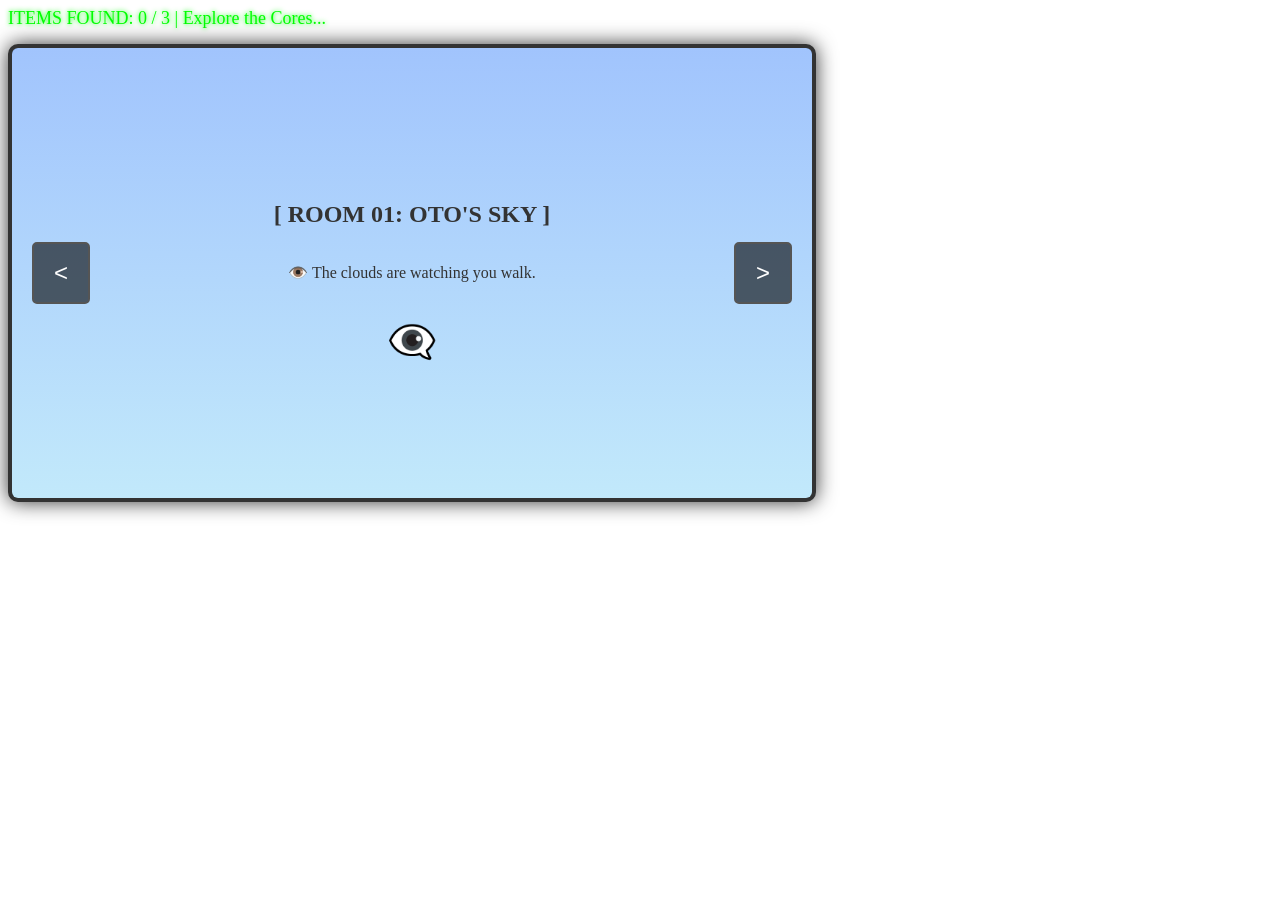
==== commit 7489d94c: "Update index.html" ====
--- a/index.html
+++ b/index.html
@@ -3,688 +3,197 @@
 <head>
     <meta charset="UTF-8">
     <meta name="viewport" content="width=device-width, initial-scale=1.0">
-    <title>Neko Websites — Meow-gical Internet Directory</title>
+    <title>Core Walker 2D</title>
     <style>
+        /* Базовые настройки экрана */
+        box-sizing: border-box;
         body {
-            font-family: 'Segoe UI', Tahoma, Geneva, Verdana, sans-serif;
-            background-color: #fff9fa;
-            color: #4a4a4a;
             margin: 0;
             padding: 0;
+            background: #111;
+            color: #fff;
+            font-family: 'Courier New', monospace;
             display: flex;
             flex-direction: column;
-            min-height: 100vh;
+            align-items: center;
+            justify-content: center;
+            height: 100vh;
+            overflow: hidden;
         }
 
-        header {
-            text-align: center;
-            padding: 30px 20px 10px 20px;
-            background: #ffffff;
+        /* Наш 2D Экран-Консоль */
+        #screen-container {
+            position: relative;
+            width: 800px;
+            height: 450px;
+            border: 4px solid #333;
+            border-radius: 10px;
+            box-shadow: 0 0 20px rgba(0,0,0,0.8);
+            overflow: hidden;
+            background: #000;
         }
 
-        header h1 {
-            margin: 0;
-            color: #ff6b8b;
-            font-size: 2.8rem;
-            text-shadow: 2px 2px #ffe4e1;
+        /* Комната (Контент внутри экрана) */
+        .room {
+            width: 100%;
+            height: 100%;
+            display: flex;
+            flex-direction: column;
+            align-items: center;
+            justify-content: center;
+            transition: all 0.5s ease-in-out;
+            position: absolute;
+            top: 0;
+            left: 0;
+            opacity: 0;
+            pointer-events: none;
         }
 
-        header p {
-            margin: 5px 0 0 0;
-            color: #a19597;
-            font-size: 1.1rem;
-            font-style: italic;
+        .room.active {
+            opacity: 1;
+            pointer-events: auto;
         }
 
-      
-        .neko-banner-container {
-            text-align: center;
-            margin: 15px auto;
-            max-width: 220px; 
+        /* Стилизация разных миров (Комнат) */
+        .dreamcore {
+            background: linear-gradient(180deg, #a1c4fd 0%, #c2e9fb 100%);
+            color: #333;
+        }
+        .cutecore {
+            background: #ffdeeb;
+            color: #ff4a8d;
+        }
+        .guttergoth {
+            background: #1a1a1a;
+            color: #ff0055;
+            border: 2px dashed #ff0055;
+        }
+        .goblincore {
+            background: #2d3a22;
+            color: #d4a373;
         }
 
-        .neko-gif {
-            width: 100%;
-            height: auto;
-            border-radius: 15px; 
-            border: 4px solid #ffb6c1;
-            box-shadow: 0 4px 10px rgba(255, 182, 193, 0.4);
-            transition: transform 0.3s ease;
+        /* Кнопки навигации < и > */
+        .nav-btn {
+            position: absolute;
+            top: 50%;
+            transform: translateY(-50%);
+            background: rgba(0, 0, 0, 0.6);
+            color: white;
+            border: 2px solid #555;
+            padding: 15px 20px;
+            font-size: 24px;
+            cursor: pointer;
+            border-radius: 5px;
+            z-index: 10;
+            transition: 0.2s;
+        }
+        .nav-btn:hover {
+            background: #fff;
+            color: #000;
+            box-shadow: 0 0 10px #fff;
+        }
+        #btn-prev { left: 20px; }
+        #btn-next { right: 20px; }
+
+        /* Интерфейс цели (Счетчик сверху) */
+        #ui-panel {
+            margin-bottom: 15px;
+            font-size: 18px;
+            text-shadow: 0 0 5px #00ff00;
+            color: #00ff00;
         }
 
-        .neko-gif:hover {
-            transform: scale(1.05) translateY(-5px); 
+        /* Квестовый предмет для клика (Залипашка) */
+        .quest-item {
+            font-size: 40px;
+            cursor: pointer;
+            margin-top: 20px;
+            animation: bounce 2s infinite;
+            display: inline-block;
         }
-
-      
-        .categories {
-            display: flex;
-            justify-content: center;
-            gap: 12px;
-            margin: 20px 20px 30px 20px;
-            flex-wrap: wrap;
-        }
-
-        .category-btn {
-            background-color: #ffffff;
-            border: 2px solid #ffb6c1;
-            padding: 8px 20px;
-            border-radius: 25px;
-            cursor: pointer;
-            font-weight: bold;
-            color: #ff6b8b;
-            transition: all 0.3s ease;
-            font-size: 0.95rem;
-        }
-
-        .category-btn:hover, .category-btn.active {
-            background-color: #ff6b8b;
-            color: white;
-            border-color: #ff6b8b;
-            box-shadow: 0 4px 10px rgba(255, 107, 139, 0.3);
-        }
-
-       
-        .catalog-container {
-            max-width: 1200px;
-            margin: 0 auto;
-            padding: 0 20px;
-            display: grid;
-            grid-template-columns: repeat(auto-fill, minmax(300px, 1fr));
-            gap: 25px;
-            flex-grow: 1;
-            width: 100%;
-            box-sizing: border-box;
-        }
-
-        .site-card {
-            background: white;
-            border-radius: 20px;
-            padding: 22px;
-            box-shadow: 0 6px 18px rgba(255, 182, 193, 0.15);
-            border: 2px solid #fff0f2;
-            display: flex;
-            flex-direction: column;
-            justify-content: space-between;
-            transition: transform 0.3s ease, border-color 0.3s ease;
-        }
-
-        .site-card:hover {
-            transform: translateY(-5px);
-            border-color: #ffb6c1;
-        }
-
-        .card-content h3 {
-            margin: 0 0 10px 0;
-            color: #333;
-            font-size: 1.3rem;
-        }
-
-        .card-content p {
-            font-size: 0.95rem;
-            color: #776a6c;
-            line-height: 1.4;
-            margin-bottom: 15px;
-        }
-
-        .tags {
-            display: flex;
-            gap: 6px;
-            flex-wrap: wrap;
-            margin-bottom: 18px;
-        }
-
-        .tag {
-            background: #fff0f2;
-            color: #ff6b8b;
-            font-size: 0.8rem;
-            padding: 4px 10px;
-            border-radius: 12px;
-            font-weight: 500;
-        }
-
-        .card-footer {
-            display: flex;
-            justify-content: space-between;
-            align-items: center;
-            margin-top: auto;
-        }
-
-        .visit-btn {
-            display: inline-block;
-            text-align: center;
-            background: #ff6b8b;
-            color: white;
-            text-decoration: none;
-            padding: 10px 20px;
-            border-radius: 12px;
-            font-weight: bold;
-            transition: background 0.2s;
-        }
-
-        .visit-btn:hover {
-            background: #ff4770;
-        }
-
-       
-        .like-btn {
-            background: none;
-            border: 2px solid #ffe4e1;
-            border-radius: 12px;
-            cursor: pointer;
-            padding: 8px 12px;
-            font-size: 0.95rem;
-            display: flex;
-            align-items: center;
-            gap: 5px;
-            transition: all 0.2s ease;
-            color: #666;
-        }
-
-        .like-btn:hover {
-            border-color: #ff6b8b;
-            transform: scale(1.05);
-        }
-
-        .like-btn.liked {
-            background: #fff0f2;
-            border-color: #ff6b8b;
-            color: #ff6b8b;
-            font-weight: bold;
-        }
-
-      
-        .pudding-footer {
-            text-align: center;
-            padding: 25px 20px;
-            margin-top: 60px;
-            background-color: #ffffff;
-            border-top: 3px dashed #ffb6c1;
-            font-size: 0.95rem;
-            color: #776a6c;
-        }
-
-        .jiggle-pudding {
-            display: inline-block;
-            cursor: pointer;
-        }
-
-        .jiggle-pudding:hover {
-            animation: jelly 0.5s infinite;
-        }
-
-        @keyframes jelly {
-            0% { transform: scale(1, 1); }
-            30% { transform: scale(1.25, 0.75); }
-            40% { transform: scale(0.75, 1.25); }
-            50% { transform: scale(1.15, 0.85); }
-            65% { transform: scale(0.95, 1.05); }
-            75% { transform: scale(1.05, 0.95); }
-            100% { transform: scale(1, 1); }
+        @keyframes bounce {
+            0%, 100% { transform: translateY(0); }
+            50% { transform: translateY(-10px); }
         }
     </style>
 </head>
 <body>
 
-    
-    <header>
-        <h1>🐾 Neko Websites</h1>
-        <p>A magical place to find awesome websites, curated by cats! Meow~</p>
-    </header>
-
-
-    <div class="neko-banner-container">
-        <img class="neko-gif" src="cat.jpg" alt="Excited Ginger Neko">
+    <!-- Панель игрока (Интерфейс цели) -->
+    <div id="ui-panel">
+        ITEMS FOUND: <span id="score">0</span> / 3 | <span id="status">Explore the Cores...</span>
     </div>
 
-  
-    <div class="categories">
-        <button class="category-btn active" onclick="filterCategory('all')"> All Sites</button>
-        <button class="category-btn" onclick="filterCategory('studios')"> 🍮my Studio webs!</button>
-        <button class="category-btn" onclick="filterCategory('games')"> Fun & Games</button>
-        <button class="category-btn" onclick="filterCategory('cool-stuff')">✨ Cool Stuff</button>
+    <!-- Главный 2D Экран -->
+    <div id="screen-container">
+        
+        <button class="nav-btn" id="btn-prev">&lt;</button>
+        <button class="nav-btn" id="btn-next">&gt;</button>
+
+        <!-- КОМНАТА 1: ДРИМКОР -->
+        <div class="room dreamcore active" data-id="0">
+            <h2>[ ROOM 01: OTO'S SKY ]</h2>
+            <p>👁️ The clouds are watching you walk.</p>
+            <!-- Скрытый предмет -->
+            <div class="quest-item" onclick="collectItem(this, 'Oto\'s Eye')">👁️‍🗨️</div>
+        </div>
+
+        <!-- КОМНАТА 2: КЬЮТИКОР -->
+        <div class="room cutecore" data-id="1">
+            <h2>[ ROOM 02: KAWAII'S BEDROOM ]</h2>
+            <p>🎀 Everything is pink. Too pink.</p>
+            <!-- Просто декоративная залипашка (не квестовая) -->
+            <div style="font-size: 30px; cursor:pointer;" onclick="alert('💖 Soft!')">🧸</div>
+        </div>
+
+        <!-- КОМНАТА 3: КЬЮТГОТ -->
+        <div class="room guttergoth" data-id="2">
+            <h2>[ ROOM 03: KOWAI'S BASEMENT ]</h2>
+            <p>🎸 Loud breakcore music echoes here.</p>
+            <div class="quest-item" onclick="collectItem(this, 'Kowai\'s Mirror')">🪞</div>
+        </div>
+
+        <!-- КОМНАТА 4: ГОБЛИНКОР -->
+        <div class="room goblincore" data-id="3">
+            <h2>[ ROOM 04: CHORA'S FOREST ]</h2>
+            <p>🌿 Moss covers old wet boots.</p>
+            <div class="quest-item" onclick="collectItem(this, 'Chora\'s Mushroom')">🍄</div>
+        </div>
+
     </div>
 
-  
-    <main class="catalog-container" id="catalog">
-        
-      
-        <div class="site-card" data-category="games" id="site-emoji-translate">
-            <div class="card-content">
-                <h3>Emoji Translator</h3>
-                <p>A whimsical digital tool that transforms your normal text into a colorful parade of emojis, pizza, unicorns, and dancing figures! 🎨😄🚀</p>
-                <div class="tags">
-                    <span class="tag">#emojis</span>
-                    <span class="tag">#translator</span>
-                    <span class="tag">#fun</span>
-                </div>
-            </div>
-            <div class="card-footer">
-                <a href="https://anythingtranslate.com" target="_blank" class="visit-btn">Visit Site 🐾</a>
-                <button class="like-btn" onclick="toggleLike('site-emoji-translate')">🤍 <span class="like-count">64</span></button>
-            </div>
-        </div>
+    <script>
+        let currentRoom = 0;
+        const rooms = document.querySelectorAll('.room');
+        const totalRooms = rooms.length;
+        let itemsFound = 0;
 
-    
-        <div class="site-card" data-category="games" id="site-spin-wheel">
-            <div class="card-content">
-                <h3>Spin The Wheel</h3>
-                <p>Can't make up your mind? Create custom spin wheels for games, giveaways, or deciding what to do next. Let the fortune wheel decide! 🎡</p>
-                <div class="tags">
-                    <span class="tag">#randomizer</span>
-                    <span class="tag">#decision-making</span>
-                    <span class="tag">#interactive</span>
-                </div>
-            </div>
-            <div class="card-footer">
-                <a href="https://spinthewheel.app" target="_blank" class="visit-btn">Visit Site 🐾</a>
-                <button class="like-btn" onclick="toggleLike('site-spin-wheel')">🤍 <span class="like-count">42</span></button>
-            </div>
-        </div>
+        // Логика кнопок < и >
+        document.getElementById('btn-next').addEventListener('click', () => {
+            rooms[currentRoom].classList.remove('active');
+            currentRoom = (currentRoom + 1) % totalRooms; // Бесконечный цикл вперед
+            rooms[currentRoom].classList.add('active');
+        });
 
-        
-        <div class="site-card" data-category="games" id="site-kawaii-translate">
-            <div class="card-content">
-                <h3>Kawaii Translator</h3>
-                <p>A silly and adorable AI tool that instantly turns your normal text into super sweet anime slang. Sparkle like a magical girl! Meow~</p>
-                <div class="tags">
-                    <span class="tag">#kawaii</span>
-                    <span class="tag">#translator</span>
-                    <span class="tag">#anime</span>
-                </div>
-            </div>
-            <div class="card-footer">
-                <a href="https://anythingtranslate.com" target="_blank" class="visit-btn">Visit Site 🐾</a>
-                <button class="like-btn" onclick="toggleLike('site-kawaii-translate')">🤍 <span class="like-count">87</span></button>
-            </div>
-        </div>
+        document.getElementById('btn-prev').addEventListener('click', () => {
+            rooms[currentRoom].classList.remove('active');
+            currentRoom = (currentRoom - 1 + totalRooms) % totalRooms; // Бесконечный цикл назад
+            rooms[currentRoom].classList.add('active');
+        });
 
-       
-        <div class="site-card" data-category="games" id="site-whisperer">
-            <div class="card-content">
-                <h3>Whisperer</h3>
-                <p>Create your own Whisper-styled text memes using the iconic nostalgic font and layout! Extremely fun.</p>
-                <div class="tags">
-                    <span class="tag">#memes</span>
-                    <span class="tag">#generator</span>
-                    <span class="tag">#retro</span>
-                </div>
-            </div>
-            <div class="card-footer">
-                <a href="https://aaronson.org" target="_blank" class="visit-btn">Visit Site 🐾</a>
-                <button class="like-btn" onclick="toggleLike('site-whisperer')">🤍 <span class="like-count">56</span></button>
-            </div>
-        </div>
-
-     
-        <div class="site-card" data-category="cool-stuff" id="site-nura">
-            <div class="card-content">
-                <h3>Nura Project</h3>
-                <p>An amazing creative project featuring awesome concepts. Made with love by lookoooooooo!</p>
-                <div class="tags">
-                    <span class="tag">#nura</span>
-                    <span class="tag">#github-pages</span>
-                </div>
-            </div>
-            <div class="card-footer">
-                <a href="https://github.io" target="_blank" class="visit-btn">Visit Site 🐾</a>
-                <button class="like-btn" onclick="toggleLike('site-nura')">🤍 <span class="like-count">12</span></button>
-            </div>
-        </div>
-
-      
-        <div class="site-card" data-category="studios" id="site-pudding">
-            <div class="card-content">
-                <h3>Pink Pudding Studio</h3>
-                <p>The legendary main hub of Pink Pudding Studio. The sweetest digital playground on the web!</p>
-                <div class="tags">
-                    <span class="tag">#studio</span>
-                    <span class="tag">#pink-pudding</span>
-                </div>
-            </div>
-            <div class="card-footer">
-                <a href="https://github.io" target="_blank" class="visit-btn">Visit Site 🐾</a>
-                <button class="like-btn" onclick="toggleLike('site-pudding')">🤍 <span class="like-count">24</span></button>
-            </div>
-        </div>
-
-    </main>
-
-  
-    <footer class="pudding-footer">
-        <p>&copy; 2026 Pink Pudding Studio. All rights absorbed by puddings <span class="jiggle-pudding">🍮</span></p>
-    </footer>
-
-    <script>
-        function filterCategory(category) {
-            const buttons = document.querySelectorAll('.category-btn');
-            buttons.forEach(btn => btn.classList.remove('active'));
-            if(event && event.target) {
-                event.target.classList.add('active');
+        // Логика сбора предметов
+        function collectItem(element, itemName) {
+            element.style.display = 'none'; // Удаляем предмет с экрана
+            itemsFound++;
+            document.getElementById('score').innerText = itemsFound;
+            document.getElementById('status').innerText = `Found: ${itemName}!`;
+            
+            if(itemsFound === 3) {
+                document.getElementById('status').innerText = "CORE REPAIRED. YOU WIN! 🌟";
+                document.getElementById('status').style.color = '#fff';
             }
-
-            const cards = document.querySelectorAll('.site-card');
-            cards.forEach(card => {
-                if (category === 'all' || card.getAttribute('data-category') === category) {
-                    card.style.display = 'flex';
-                } else {
-                    card.style.display = 'none';
-                }
-            });
-        }
-
-        function toggleLike(id) {
-            const card = document.getElementById(id);
-            const button = card.querySelector('.like-btn');
-            const countSpan = card.querySelector('.like-count');
-            let currentCount = parseInt(countSpan.innerText);
-            
-            let likedSites = JSON.parse(localStorage.getItem('nekoLikedSites')) || [];
-
-            if (likedSites.includes(id)) {
-                likedSites = likedSites.filter(item => item !== id);
-                currentCount--;
-                button.classList.remove('liked');
-                button.innerHTML = `🤍 <span class="like-count">${currentCount}</span>`;
-            } else {
-                likedSites.push(id);
-                currentCount++;
-                button.classList.add('liked');
-                button.innerHTML = `💖 <span class="like-count">${currentCount}</span>`;
-            }
-
-            localStorage.setItem('nekoLikedSites', JSON.stringify(likedSites));
-            countSpan.innerText = currentCount;
-        }
-
-        window.onload = function() {
-            const likedSites = JSON.parse(localStorage.getItem('nekoLikedSites')) || [];
-            likedSites.forEach(id => {
-                const card = document.getElementById(id);
-                if (card) {
-                    const button = card.querySelector('.like-btn');
-                    button.classList.add('liked');
-                    const text = button.querySelector('.like-count').innerText;
-                    button.innerHTML = `💖 <span class="like-count">${text}</span>`;
-                }
-            });
         }
     </script>
 </body>
 </html>
-<body>
-
-    <header>
-        <h1>🐾 Neko Websites</h1>
-        <p>A magical place to find awesome websites, curated by cats! Meow~</p>
-    </header>
-
-    <div class="neko-banner-container">
-        <img class="neko-gif" src="cat.jpg" alt="Excited Ginger Neko">
-    </div>
-
-    <div class="categories">
-        <button class="category-btn active" onclick="filterCategory('all')">🐾 All Sites</button>
-        <button class="category-btn" onclick="filterCategory('my-sites')">⭐️ My Websites!</button>
-        <button class="category-btn" onclick="filterCategory('games')">🎮 Fun & Games</button>
-    </div>
-
-    <main class="catalog-container" id="catalog">
-        
-        <div class="site-card" data-category="games" id="site-candybox">
-            <div class="card-content">
-                <h3>Candy Box 2</h3>
-                <p>A legendary text-based RPG game where candies grow every second. Eat them, throw them, or start an epic ASCII adventure!</p>
-                <div class="tags">
-                    <span class="tag">#rpg</span>
-                    <span class="tag">#ascii</span>
-                    <span class="tag">#classic</span>
-                </div>
-            </div>
-            <div class="card-footer">
-                <a href="https://github.io" target="_blank" class="visit-btn">Visit Site 🐾</a>
-                <button class="like-btn" onclick="toggleLike('site-candybox')">🤍 <span class="like-count">0</span></button>
-            </div>
-        </div>
-
-        <div class="site-card" data-category="games" id="site-sandspiel">
-            <div class="card-content">
-                <h3>Sandspiel</h3>
-                <p>A beautiful pixel physics sandbox. Mix element particles like fire, water, ice, sand, and acid to watch chaotic reactions!</p>
-                <div class="tags">
-                    <span class="tag">#sandbox</span>
-                    <span class="tag">#pixels</span>
-                    <span class="tag">#physics</span>
-                </div>
-            </div>
-            <div class="card-footer">
-                <a href="https://sandspiel.club" target="_blank" class="visit-btn">Visit Site 🐾</a>
-                <button class="like-btn" onclick="toggleLike('site-sandspiel')">🤍 <span class="like-count">0</span></button>
-            </div>
-        </div>
-
-        <div class="site-card" data-category="games" id="site-emojikitchen">
-            <div class="card-content">
-                <h3>Emoji Kitchen</h3>
-                <p>Combine two crazy emojis into a completely unique custom sticker. Infinite funny, weird, and lovely combinations!</p>
-                <div class="tags">
-                    <span class="tag">#emojis</span>
-                    <span class="tag">#creative</span>
-                    <span class="tag">#mashup</span>
-                </div>
-            </div>
-            <div class="card-footer">
-                <a href="https://emojikitchen.dev" target="_blank" class="visit-btn">Visit Site 🐾</a>
-                <button class="like-btn" onclick="toggleLike('site-emojikitchen')">🤍 <span class="like-count">0</span></button>
-            </div>
-        </div>
-
-        <div class="site-card" data-category="games" id="site-catbounce">
-            <div class="card-content">
-                <h3>Cat Bounce</h3>
-                <p>An incredibly silly and interactive website where cute cats just bounce around your screen based on physics. Absolute purr-fection!</p>
-                <div class="tags">
-                    <span class="tag">#cats</span>
-                    <span class="tag">#funny</span>
-                    <span class="tag">#bouncy</span>
-                </div>
-            </div>
-            <div class="card-footer">
-                <a href="https://cat-bounce.com" target="_blank" class="visit-btn">Visit Site 🐾</a>
-                <button class="like-btn" onclick="toggleLike('site-catbounce')">🤍 <span class="like-count">0</span></button>
-            </div>
-        </div>
-        <div class="site-card" data-category="games" id="site-fluids">
-            <div class="card-content">
-                <h3>WebGL Fluid Simulation</h3>
-                <p style="background-color: #f7ede2; color: #a6442e; padding: 6px 12px; border-radius: 8px; font-weight: bold; font-size: 0.85rem; border: 1px solid #dcbfa6; display: inline-block; margin-bottom: 10px;">
-                    ❗️ FLASH WARNING / PHOTOSENSITIVITY AWARENESS ❗️
-                </p>
-                <p>A gorgeous, hypnotic interactive simulator that generates trippy, colorful liquid smoke effects. Move your mouse to paint, but be careful with bright flashing lights!</p>
-                <div class="tags">
-                    <span class="tag">#fluids</span>
-                    <span class="tag">#hypnotic</span>
-                    <span class="tag">#visuals</span>
-                </div>
-            </div>
-            <div class="card-footer">
-                <a href="https://github.io" target="_blank" class="visit-btn">Visit Site 🐾</a>
-                <button class="like-btn" onclick="toggleLike('site-fluids')">🤍 <span class="like-count">0</span></button>
-            </div>
-        </div>
-
-        <div class="site-card" data-category="games" id="site-orbfarm">
-            <div class="card-content">
-                <h3>Orb Farm</h3>
-                <p>Create a self-sustaining virtual ecosystem inside a glass ball. Plant algae, add fish, manage bacteria, and balance nature!</p>
-                <div class="tags">
-                    <span class="tag">#aquarium</span>
-                    <span class="tag">#ecosystem</span>
-                    <span class="tag">#simulation</span>
-                </div>
-            </div>
-            <div class="card-footer">
-                <a href="https://orb.farm" target="_blank" class="visit-btn">Visit Site 🐾</a>
-                <button class="like-btn" onclick="toggleLike('site-orbfarm')">🤍 <span class="like-count">0</span></button>
-            </div>
-        </div>
-
-        <div class="site-card" data-category="games" id="site-emoji-translate">
-            <div class="card-content">
-                <h3>Emoji Translator</h3>
-                <p>A whimsical digital tool that transforms your normal text into a colorful parade of emojis, pizza, unicorns, and dancing figures! 🎨😄🚀</p>
-                <div class="tags">
-                    <span class="tag">#emojis</span>
-                    <span class="tag">#translator</span>
-                    <span class="tag">#fun</span>
-                </div>
-            </div>
-            <div class="card-footer">
-                <a href="https://anythingtranslate.com" target="_blank" class="visit-btn">Visit Site 🐾</a>
-                <button class="like-btn" onclick="toggleLike('site-emoji-translate')">🤍 <span class="like-count">0</span></button>
-            </div>
-        </div>
-
-        <div class="site-card" data-category="games" id="site-spin-wheel">
-            <div class="card-content">
-                <h3>Spin The Wheel</h3>
-                <p>Can't make up your mind? Create custom spin wheels for games, giveaways, or deciding what to do next. Let the fortune wheel decide! 🎡</p>
-                <div class="tags">
-                    <span class="tag">#randomizer</span>
-                    <span class="tag">#decision-making</span>
-                    <span class="tag">#interactive</span>
-                </div>
-            </div>
-            <div class="card-footer">
-                <a href="https://spinthewheel.app" target="_blank" class="visit-btn">Visit Site 🐾</a>
-                <button class="like-btn" onclick="toggleLike('site-spin-wheel')">🤍 <span class="like-count">0</span></button>
-            </div>
-        </div>
-
-        <div class="site-card" data-category="games" id="site-kawaii-translate">
-            <div class="card-content">
-                <h3>Kawaii Translator</h3>
-                <p>A silly and adorable AI tool that instantly turns your normal text into super sweet anime slang. Sparkle like a magical girl! Meow~</p>
-                <div class="tags">
-                    <span class="tag">#kawaii</span>
-                    <span class="tag">#translator</span>
-                    <span class="tag">#anime</span>
-                </div>
-            </div>
-            <div class="card-footer">
-                <a href="https://anythingtranslate.com" target="_blank" class="visit-btn">Visit Site 🐾</a>
-                <button class="like-btn" onclick="toggleLike('site-kawaii-translate')">🤍 <span class="like-count">0</span></button>
-            </div>
-        </div>
-
-        <div class="site-card" data-category="games" id="site-whisperer">
-            <div class="card-content">
-                <h3>Whisperer</h3>
-                <p>Create your own Whisper-styled text memes using the iconic nostalgic font and layout! Extremely fun.</p>
-                <div class="tags">
-                    <span class="tag">#memes</span>
-                    <span class="tag">#generator</span>
-                    <span class="tag">#retro</span>
-                </div>
-            </div>
-            <div class="card-footer">
-                <a href="https://aaronson.org" target="_blank" class="visit-btn">Visit Site 🐾</a>
-                <button class="like-btn" onclick="toggleLike('site-whisperer')">🤍 <span class="like-count">0</span></button>
-            </div>
-        </div>
-
-        <div class="site-card" data-category="my-sites" id="site-nura">
-            <div class="card-content">
-                <h3>Nura Project</h3>
-                <p>A project featuring awesome concepts. Made with love by lookoooooooo!</p>
-                <div class="tags">
-                    <span class="tag">#nura</span>
-                    <span class="tag">#github-pages</span>
-                    <span class="tag">#my-work</span>
-                </div>
-            </div>
-            <div class="card-footer">
-                <a href="https://github.io" target="_blank" class="visit-btn">Visit Site 🐾</a>
-                <button class="like-btn" onclick="toggleLike('site-nura')">🤍 <span class="like-count">0</span></button>
-            </div>
-        </div>
-
-        <div class="site-card" data-category="my-sites" id="site-pudding">
-            <div class="card-content">
-                <h3>Pink Pudding Studio</h3>
-                <p> main hub of Pink Pudding Studio.</p>
-                <div class="tags">
-                    <span class="tag">#studio</span>
-                    <span class="tag">#pink-pudding</span>
-                    <span class="tag">#main-hub</span>
-                </div>
-            </div>
-            <div class="card-footer">
-                <a href="https://github.io" target="_blank" class="visit-btn">Visit Site 🐾</a>
-                <button class="like-btn" onclick="toggleLike('site-pudding')">🤍 <span class="like-count">0</span></button>
-            </div>
-        </div>
-
-    </main>
-
-    <footer class="pudding-footer">
-        <p>&copy; 2026 Pink Pudding Studio. All rights absorbed by puddings <span class="jiggle-pudding">🍮</span></p>
-    </footer>
-
-    <script>
-        function filterCategory(category) {
-            const buttons = document.querySelectorAll('.category-btn');
-            buttons.forEach(btn => btn.classList.remove('active'));
-            if(event && event.target) {
-                event.target.classList.add('active');
-            }
-
-            const cards = document.querySelectorAll('.site-card');
-            cards.forEach(card => {
-                if (category === 'all' || card.getAttribute('data-category') === category) {
-                    card.style.display = 'flex';
-                } else {
-                    card.style.display = 'none';
-                }
-            });
-        }
-
-        function toggleLike(id) {
-            const card = document.getElementById(id);
-            const button = card.querySelector('.like-btn');
-            const countSpan = card.querySelector('.like-count');
-            let currentCount = parseInt(countSpan.innerText);
-            
-            let likedSites = JSON.parse(localStorage.getItem('nekoLikedSites')) || [];
-
-            if (likedSites.includes(id)) {
-                likedSites = likedSites.filter(item => item !== id);
-                currentCount--;
-                button.classList.remove('liked');
-                button.innerHTML = `🤍 <span class="like-count">${currentCount}</span>`;
-            } else {
-                likedSites.push(id);
-                currentCount++;
-                button.classList.add('liked');
-                button.innerHTML = `💖 <span class="like-count">${currentCount}</span>`;
-            }
-
-            localStorage.setItem('nekoLikedSites', JSON.stringify(likedSites));
-            countSpan.innerText = currentCount;
-        }
-
-        window.onload = function() {
-            const likedSites = JSON.parse(localStorage.getItem('nekoLikedSites')) || [];
-            likedSites.forEach(id => {
-                const card = document.getElementById(id);
-                if (card) {
-                    const button = card.querySelector('.like-btn');
-                    button.classList.add('liked');
-                    const text = button.querySelector('.like-count').innerText;
-                    button.innerHTML = `💖 <span class="like-count">${text}</span>`;
-                }
-            });
-        }
-    </script>
-</body>
-</html>
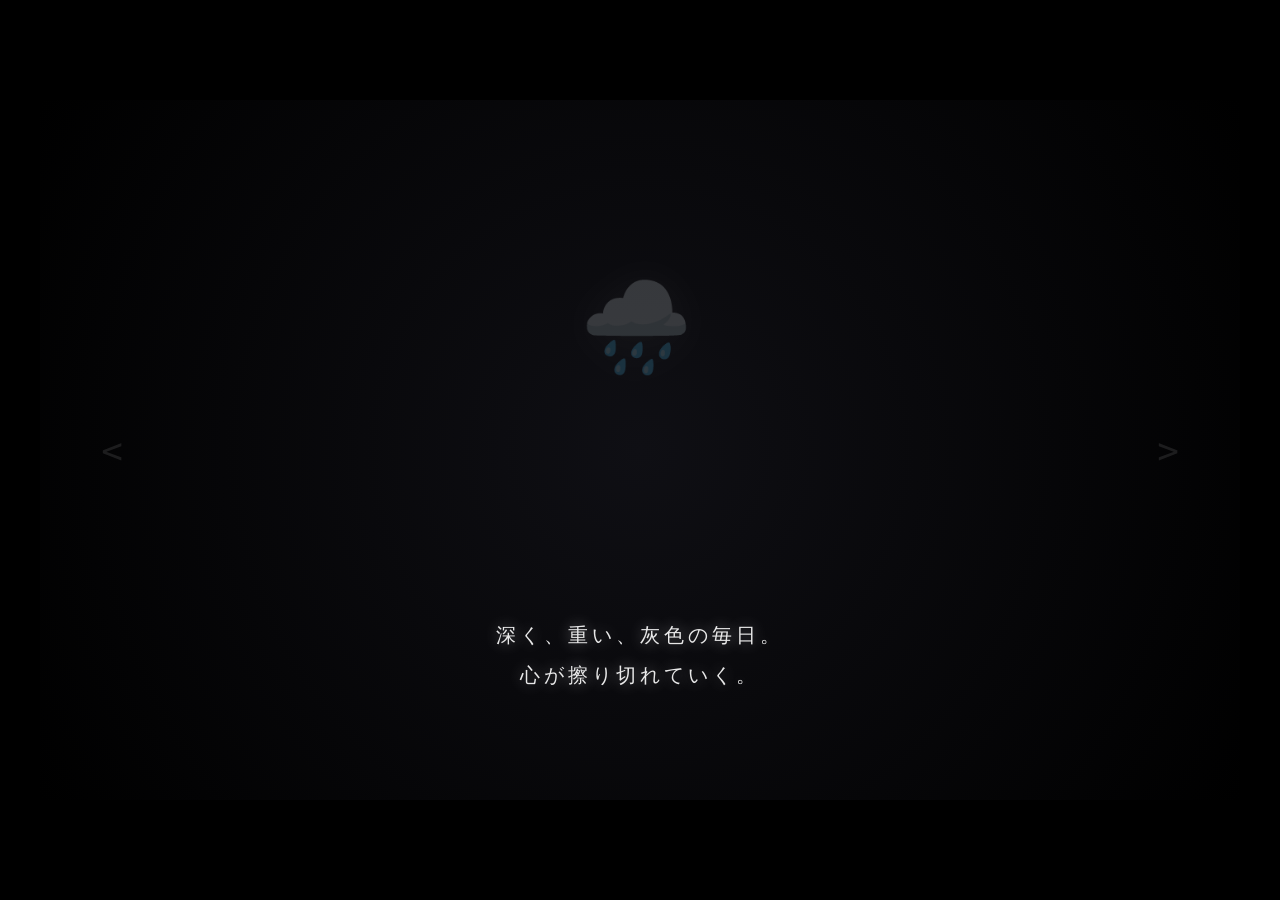
==== commit 8bfcb81e: "Update index.html" ====
--- a/index.html
+++ b/index.html
@@ -1,199 +1,197 @@
 <!DOCTYPE html>
-<html lang="en">
+<html lang="ja">
 <head>
     <meta charset="UTF-8">
     <meta name="viewport" content="width=device-width, initial-scale=1.0">
-    <title>Core Walker 2D</title>
+    <title>ヨラ、私を信じてくれる？</title>
     <style>
-        /* Базовые настройки экрана */
-        box-sizing: border-box;
-        body {
+        * {
+            box-sizing: border-box;
             margin: 0;
             padding: 0;
-            background: #111;
-            color: #fff;
-            font-family: 'Courier New', monospace;
+        }
+
+        body {
+            background: #000000;
+            color: #ffffff;
+            font-family: "MS Mincho", "New York", serif;
             display: flex;
-            flex-direction: column;
             align-items: center;
             justify-content: center;
-            height: 100vh;
+            min-height: 100vh;
+            width: 100vw;
             overflow: hidden;
+            user-select: none;
         }
 
-        /* Наш 2D Экран-Консоль */
-        #screen-container {
+        #canvas-screen {
             position: relative;
-            width: 800px;
-            height: 450px;
-            border: 4px solid #333;
-            border-radius: 10px;
-            box-shadow: 0 0 20px rgba(0,0,0,0.8);
+            width: 100vw;
+            height: 100vh;
+            max-width: 1200px;
+            max-height: 700px;
+            background: #030303;
             overflow: hidden;
-            background: #000;
+            display: flex;
+            align-items: center;
+            justify-content: center;
         }
 
-        /* Комната (Контент внутри экрана) */
-        .room {
+        .scene-container {
+            position: absolute;
             width: 100%;
             height: 100%;
             display: flex;
-            flex-direction: column;
             align-items: center;
             justify-content: center;
-            transition: all 0.5s ease-in-out;
+            transition: opacity 1.5s ease-in-out, filter 1.5s ease-in-out;
+            opacity: 0;
+            pointer-events: none;
+            filter: blur(15px);
+        }
+
+        .scene-container.active {
+            opacity: 1;
+            pointer-events: auto;
+            filter: blur(0px);
+        }
+
+        .text-overlay {
+            position: absolute;
+            bottom: 15%;
+            width: 85%;
+            text-align: center;
+            font-size: 20px;
+            line-height: 2;
+            letter-spacing: 0.2em;
+            color: rgba(255, 255, 255, 0.9);
+            text-shadow: 0 0 15px rgba(255, 255, 255, 0.4);
+        }
+
+        .title-text {
+            font-size: 40px;
+            margin-bottom: 25px;
+            color: #ffffff;
+            letter-spacing: 0.3em;
+            text-shadow: 0 0 20px rgba(255, 255, 255, 0.6);
+        }
+
+        .visual-element {
+            position: absolute;
+            font-size: 90px;
+            opacity: 0.2;
+            filter: drop-shadow(0 0 20px rgba(255,255,255,0.2));
+            animation: float 7s ease-in-out infinite;
+        }
+
+        @keyframes float {
+            0%, 100% { transform: translateY(0px) rotate(0deg); }
+            50% { transform: translateY(-20px) rotate(4deg); }
+        }
+
+        .nav-trigger {
             position: absolute;
             top: 0;
-            left: 0;
-            opacity: 0;
-            pointer-events: none;
+            bottom: 0;
+            width: 12%;
+            background: transparent;
+            border: none;
+            color: rgba(255, 255, 255, 0.1);
+            font-size: 36px;
+            font-family: monospace;
+            cursor: pointer;
+            z-index: 10;
+            transition: color 0.4s, background 0.4s;
+            display: flex;
+            align-items: center;
+            justify-content: center;
         }
 
-        .room.active {
-            opacity: 1;
-            pointer-events: auto;
+        .nav-trigger:hover {
+            color: rgba(255, 255, 255, 0.6);
+            background: linear-gradient(to right, rgba(255,255,255,0.02), transparent);
         }
 
-        /* Стилизация разных миров (Комнат) */
-        .dreamcore {
-            background: linear-gradient(180deg, #a1c4fd 0%, #c2e9fb 100%);
-            color: #333;
-        }
-        .cutecore {
-            background: #ffdeeb;
-            color: #ff4a8d;
-        }
-        .guttergoth {
-            background: #1a1a1a;
-            color: #ff0055;
-            border: 2px dashed #ff0055;
-        }
-        .goblincore {
-            background: #2d3a22;
-            color: #d4a373;
-        }
+        #prev-btn { left: 0; }
+        #next-btn { right: 0; }
+        #next-btn:hover { background: linear-gradient(to left, rgba(255,255,255,0.02), transparent); }
 
-        /* Кнопки навигации < и > */
-        .nav-btn {
-            position: absolute;
-            top: 50%;
-            transform: translateY(-50%);
-            background: rgba(0, 0, 0, 0.6);
-            color: white;
-            border: 2px solid #555;
-            padding: 15px 20px;
-            font-size: 24px;
-            cursor: pointer;
-            border-radius: 5px;
-            z-index: 10;
-            transition: 0.2s;
-        }
-        .nav-btn:hover {
-            background: #fff;
-            color: #000;
-            box-shadow: 0 0 10px #fff;
-        }
-        #btn-prev { left: 20px; }
-        #btn-next { right: 20px; }
-
-        /* Интерфейс цели (Счетчик сверху) */
-        #ui-panel {
-            margin-bottom: 15px;
-            font-size: 18px;
-            text-shadow: 0 0 5px #00ff00;
-            color: #00ff00;
-        }
-
-        /* Квестовый предмет для клика (Залипашка) */
-        .quest-item {
-            font-size: 40px;
-            cursor: pointer;
-            margin-top: 20px;
-            animation: bounce 2s infinite;
-            display: inline-block;
-        }
-        @keyframes bounce {
-            0%, 100% { transform: translateY(0); }
-            50% { transform: translateY(-10px); }
-        }
+        .sc-01 { background: radial-gradient(circle, #0f0f14 0%, #000000 100%); }
+        .sc-02 { background: radial-gradient(circle, #140f0f 0%, #000000 100%); }
+        .sc-03 { background: radial-gradient(circle, #0f1411 0%, #000000 100%); }
+        .sc-04 { background: radial-gradient(circle, #130f14 0%, #000000 100%); }
+        .sc-05 { background: radial-gradient(circle, #111111 0%, #000000 100%); }
     </style>
 </head>
 <body>
 
-    <!-- Панель игрока (Интерфейс цели) -->
-    <div id="ui-panel">
-        ITEMS FOUND: <span id="score">0</span> / 3 | <span id="status">Explore the Cores...</span>
-    </div>
+    <div id="canvas-screen">
+        
+        <button class="nav-trigger" id="prev-btn">&lt;</button>
+        <button class="nav-trigger" id="next-btn">&gt;</button>
 
-    <!-- Главный 2D Экран -->
-    <div id="screen-container">
-        
-        <button class="nav-btn" id="btn-prev">&lt;</button>
-        <button class="nav-btn" id="btn-next">&gt;</button>
-
-        <!-- КОМНАТА 1: ДРИМКОР -->
-        <div class="room dreamcore active" data-id="0">
-            <h2>[ ROOM 01: OTO'S SKY ]</h2>
-            <p>👁️ The clouds are watching you walk.</p>
-            <!-- Скрытый предмет -->
-            <div class="quest-item" onclick="collectItem(this, 'Oto\'s Eye')">👁️‍🗨️</div>
+        <!-- Scene 1 -->
+        <div class="scene-container sc-01 active">
+            <div class="visual-element" style="top: 25%; left: 45%;">🌧️</div>
+            <div class="text-overlay">
+                深く、重い、灰色の毎日。<br>
+                心が擦り切れていく。
+            </div>
         </div>
 
-        <!-- КОМНАТА 2: КЬЮТИКОР -->
-        <div class="room cutecore" data-id="1">
-            <h2>[ ROOM 02: KAWAII'S BEDROOM ]</h2>
-            <p>🎀 Everything is pink. Too pink.</p>
-            <!-- Просто декоративная залипашка (не квестовая) -->
-            <div style="font-size: 30px; cursor:pointer;" onclick="alert('💖 Soft!')">🧸</div>
+        <!-- Scene 2 -->
+        <div class="scene-container sc-02">
+            <div class="visual-element" style="top: 30%; left: 35%; animation-delay: -2s;">👁️</div>
+            <div class="text-overlay">
+                現実が歪み始める。<br>
+                そこにいないはずの影が、静かに揺れていた。
+            </div>
         </div>
 
-        <!-- КОМНАТА 3: КЬЮТГОТ -->
-        <div class="room guttergoth" data-id="2">
-            <h2>[ ROOM 03: KOWAI'S BASEMENT ]</h2>
-            <p>🎸 Loud breakcore music echoes here.</p>
-            <div class="quest-item" onclick="collectItem(this, 'Kowai\'s Mirror')">🪞</div>
+        <!-- Scene 3 -->
+        <div class="scene-container sc-03">
+            <div class="visual-element" style="top: 35%; left: 55%; animation-delay: -4s;">⏳</div>
+            <div class="text-overlay">
+                意識がゆっくりと、闇の底へ沈んでいく。<br>
+                深い眠りが、すべてを包み込んだ。
+            </div>
         </div>
 
-        <!-- КОМНАТА 4: ГОБЛИНКОР -->
-        <div class="room goblincore" data-id="3">
-            <h2>[ ROOM 04: CHORA'S FOREST ]</h2>
-            <p>🌿 Moss covers old wet boots.</p>
-            <div class="quest-item" onclick="collectItem(this, 'Chora\'s Mushroom')">🍄</div>
+        <!-- Scene 4 -->
+        <div class="scene-container sc-04">
+            <div class="visual-element" style="top: 20%; left: 50%; font-size: 100px; animation-delay: -1s;">🦋</div>
+            <div class="text-overlay">
+                目を覚ますと、そこは見たこともない世界だった。<br>
+                美しく、歪んだ、幻覚の境界線。
+            </div>
+        </div>
+
+        <!-- Scene 5: Final Title / Question -->
+        <div class="scene-container sc-05">
+            <div class="text-overlay" style="bottom: 35%;">
+                <div class="title-text">ヨラ</div>
+                私を信じてくれる？
+            </div>
         </div>
 
     </div>
 
     <script>
-        let currentRoom = 0;
-        const rooms = document.querySelectorAll('.room');
-        const totalRooms = rooms.length;
-        let itemsFound = 0;
+        let activeIndex = 0;
+        const scenes = document.querySelectorAll('.scene-container');
+        const maxIndex = scenes.length;
 
-        // Логика кнопок < и >
-        document.getElementById('btn-next').addEventListener('click', () => {
-            rooms[currentRoom].classList.remove('active');
-            currentRoom = (currentRoom + 1) % totalRooms; // Бесконечный цикл вперед
-            rooms[currentRoom].classList.add('active');
+        document.getElementById('next-btn').addEventListener('click', () => {
+            scenes[activeIndex].classList.remove('active');
+            activeIndex = (activeIndex + 1) % maxIndex;
+            scenes[activeIndex].classList.add('active');
         });
 
-        document.getElementById('btn-prev').addEventListener('click', () => {
-            rooms[currentRoom].classList.remove('active');
-            currentRoom = (currentRoom - 1 + totalRooms) % totalRooms; // Бесконечный цикл назад
-            rooms[currentRoom].classList.add('active');
+        document.getElementById('prev-btn').addEventListener('click', () => {
+            scenes[activeIndex].classList.remove('active');
+            activeIndex = (activeIndex - 1 + maxIndex) % maxIndex;
+            scenes[activeIndex].classList.add('active');
         });
-
-        // Логика сбора предметов
-        function collectItem(element, itemName) {
-            element.style.display = 'none'; // Удаляем предмет с экрана
-            itemsFound++;
-            document.getElementById('score').innerText = itemsFound;
-            document.getElementById('status').innerText = `Found: ${itemName}!`;
-            
-            if(itemsFound === 3) {
-                document.getElementById('status').innerText = "CORE REPAIRED. YOU WIN! 🌟";
-                document.getElementById('status').style.color = '#fff';
-            }
-        }
     </script>
 </body>
 </html>
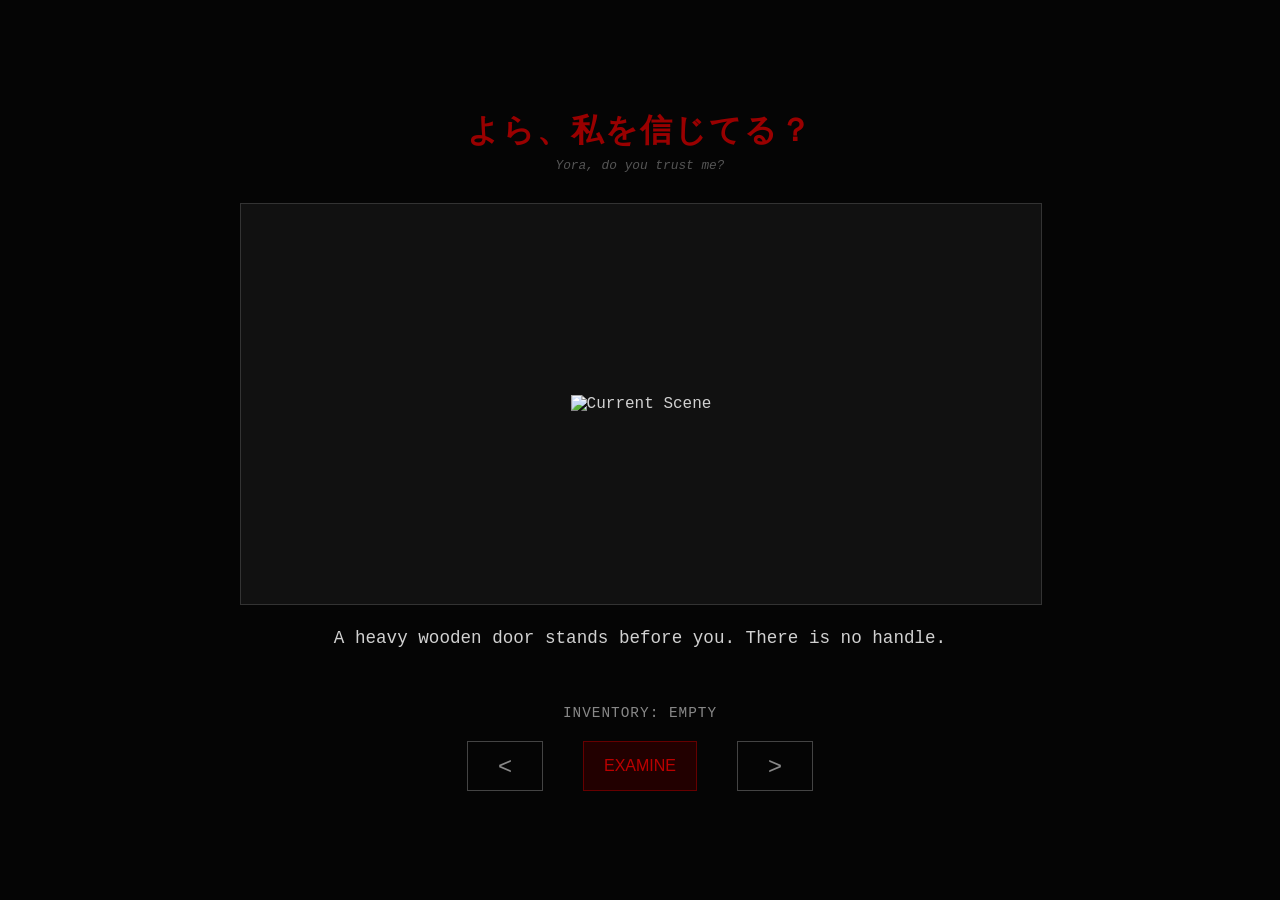
==== commit 32531dcc: "Update index.html" ====
--- a/index.html
+++ b/index.html
@@ -1,197 +1,216 @@
 <!DOCTYPE html>
-<html lang="ja">
+<html lang="en">
 <head>
     <meta charset="UTF-8">
     <meta name="viewport" content="width=device-width, initial-scale=1.0">
-    <title>ヨラ、私を信じてくれる？</title>
+    <title>よら、私を信じてる？</title>
     <style>
-        * {
-            box-sizing: border-box;
+        body {
             margin: 0;
             padding: 0;
-        }
-
-        body {
-            background: #000000;
-            color: #ffffff;
-            font-family: "MS Mincho", "New York", serif;
+            background-color: #050505;
+            color: #d1d1d1;
+            font-family: 'Courier New', Courier, monospace;
+            display: flex;
+            flex-direction: column;
+            align-items: center;
+            justify-content: center;
+            height: 100vh;
+            overflow: hidden;
+        }
+
+        #title-container {
+            text-align: center;
+            margin-bottom: 30px;
+        }
+
+        h1 {
+            font-size: 2rem;
+            color: #900;
+            margin: 0;
+            letter-spacing: 2px;
+        }
+
+        p.subtitle {
+            font-size: 0.8rem;
+            color: #555;
+            margin: 5px 0 0 0;
+            font-style: italic;
+        }
+
+        #game-container {
+            width: 80%;
+            max-width: 800px;
+            text-align: center;
+        }
+
+        #view-screen {
+            width: 100%;
+            height: 400px;
+            background-color: #111;
+            border: 1px solid #333;
             display: flex;
             align-items: center;
             justify-content: center;
-            min-height: 100vh;
-            width: 100vw;
-            overflow: hidden;
-            user-select: none;
-        }
-
-        #canvas-screen {
+            margin-bottom: 20px;
             position: relative;
-            width: 100vw;
-            height: 100vh;
-            max-width: 1200px;
-            max-height: 700px;
-            background: #030303;
-            overflow: hidden;
+        }
+
+        #view-screen img {
+            max-width: 100%;
+            max-height: 100%;
+            object-fit: contain;
+        }
+
+        #story-text {
+            min-height: 60px;
+            font-size: 1.1rem;
+            line-height: 1.5;
+            margin-bottom: 20px;
+        }
+
+        #inventory {
+            font-size: 0.9rem;
+            color: #888;
+            margin-bottom: 20px;
+            text-transform: uppercase;
+            letter-spacing: 1px;
+        }
+
+        .controls {
             display: flex;
-            align-items: center;
             justify-content: center;
-        }
-
-        .scene-container {
-            position: absolute;
-            width: 100%;
-            height: 100%;
-            display: flex;
-            align-items: center;
-            justify-content: center;
-            transition: opacity 1.5s ease-in-out, filter 1.5s ease-in-out;
-            opacity: 0;
-            pointer-events: none;
-            filter: blur(15px);
-        }
-
-        .scene-container.active {
-            opacity: 1;
-            pointer-events: auto;
-            filter: blur(0px);
-        }
-
-        .text-overlay {
-            position: absolute;
-            bottom: 15%;
-            width: 85%;
-            text-align: center;
-            font-size: 20px;
-            line-height: 2;
-            letter-spacing: 0.2em;
-            color: rgba(255, 255, 255, 0.9);
-            text-shadow: 0 0 15px rgba(255, 255, 255, 0.4);
-        }
-
-        .title-text {
-            font-size: 40px;
-            margin-bottom: 25px;
-            color: #ffffff;
-            letter-spacing: 0.3em;
-            text-shadow: 0 0 20px rgba(255, 255, 255, 0.6);
-        }
-
-        .visual-element {
-            position: absolute;
-            font-size: 90px;
-            opacity: 0.2;
-            filter: drop-shadow(0 0 20px rgba(255,255,255,0.2));
-            animation: float 7s ease-in-out infinite;
-        }
-
-        @keyframes float {
-            0%, 100% { transform: translateY(0px) rotate(0deg); }
-            50% { transform: translateY(-20px) rotate(4deg); }
-        }
-
-        .nav-trigger {
-            position: absolute;
-            top: 0;
-            bottom: 0;
-            width: 12%;
-            background: transparent;
-            border: none;
-            color: rgba(255, 255, 255, 0.1);
-            font-size: 36px;
-            font-family: monospace;
+            gap: 40px;
+        }
+
+        button {
+            background: none;
+            border: 1px solid #444;
+            color: #888;
+            padding: 10px 30px;
+            font-size: 1.5rem;
             cursor: pointer;
-            z-index: 10;
-            transition: color 0.4s, background 0.4s;
-            display: flex;
-            align-items: center;
-            justify-content: center;
-        }
-
-        .nav-trigger:hover {
-            color: rgba(255, 255, 255, 0.6);
-            background: linear-gradient(to right, rgba(255,255,255,0.02), transparent);
-        }
-
-        #prev-btn { left: 0; }
-        #next-btn { right: 0; }
-        #next-btn:hover { background: linear-gradient(to left, rgba(255,255,255,0.02), transparent); }
-
-        .sc-01 { background: radial-gradient(circle, #0f0f14 0%, #000000 100%); }
-        .sc-02 { background: radial-gradient(circle, #140f0f 0%, #000000 100%); }
-        .sc-03 { background: radial-gradient(circle, #0f1411 0%, #000000 100%); }
-        .sc-04 { background: radial-gradient(circle, #130f14 0%, #000000 100%); }
-        .sc-05 { background: radial-gradient(circle, #111111 0%, #000000 100%); }
+            transition: all 0.3s ease;
+        }
+
+        button:hover {
+            color: #fff;
+            border-color: #fff;
+            box-shadow: 0 0 10px rgba(255,255,255,0.1);
+        }
+
+        .interact-btn {
+            font-size: 1rem;
+            padding: 10px 20px;
+            background-color: #200;
+            border-color: #600;
+            color: #b00;
+        }
+
+        .interact-btn:hover {
+            background-color: #400;
+            color: #f00;
+            border-color: #900;
+        }
     </style>
 </head>
 <body>
 
-    <div id="canvas-screen">
+    <div id="title-container">
+        <h1>よら、私を信じてる？</h1>
+        <p class="subtitle">Yora, do you trust me?</p>
+    </div>
+
+    <div id="game-container">
+        <div id="view-screen">
+            <img id="scene-image" src="room_center.png" alt="Current Scene">
+        </div>
+
+        <div id="story-text">You wake up. The ceiling feels too low. The air smells like wet copper.</div>
         
-        <button class="nav-trigger" id="prev-btn">&lt;</button>
-        <button class="nav-trigger" id="next-btn">&gt;</button>
-
-        <!-- Scene 1 -->
-        <div class="scene-container sc-01 active">
-            <div class="visual-element" style="top: 25%; left: 45%;">🌧️</div>
-            <div class="text-overlay">
-                深く、重い、灰色の毎日。<br>
-                心が擦り切れていく。
-            </div>
+        <div id="inventory">Inventory: Empty</div>
+
+        <div class="controls">
+            <button id="btn-left" onclick="move('left')">&lt;</button>
+            <button id="btn-action" class="interact-btn" onclick="interact()">EXAMINE</button>
+            <button id="btn-right" onclick="move('right')">&gt;</button>
         </div>
-
-        <!-- Scene 2 -->
-        <div class="scene-container sc-02">
-            <div class="visual-element" style="top: 30%; left: 35%; animation-delay: -2s;">👁️</div>
-            <div class="text-overlay">
-                現実が歪み始める。<br>
-                そこにいないはずの影が、静かに揺れていた。
-            </div>
-        </div>
-
-        <!-- Scene 3 -->
-        <div class="scene-container sc-03">
-            <div class="visual-element" style="top: 35%; left: 55%; animation-delay: -4s;">⏳</div>
-            <div class="text-overlay">
-                意識がゆっくりと、闇の底へ沈んでいく。<br>
-                深い眠りが、すべてを包み込んだ。
-            </div>
-        </div>
-
-        <!-- Scene 4 -->
-        <div class="scene-container sc-04">
-            <div class="visual-element" style="top: 20%; left: 50%; font-size: 100px; animation-delay: -1s;">🦋</div>
-            <div class="text-overlay">
-                目を覚ますと、そこは見たこともない世界だった。<br>
-                美しく、歪んだ、幻覚の境界線。
-            </div>
-        </div>
-
-        <!-- Scene 5: Final Title / Question -->
-        <div class="scene-container sc-05">
-            <div class="text-overlay" style="bottom: 35%;">
-                <div class="title-text">ヨラ</div>
-                私を信じてくれる？
-            </div>
-        </div>
-
     </div>
 
     <script>
-        let activeIndex = 0;
-        const scenes = document.querySelectorAll('.scene-container');
-        const maxIndex = scenes.length;
-
-        document.getElementById('next-btn').addEventListener('click', () => {
-            scenes[activeIndex].classList.remove('active');
-            activeIndex = (activeIndex + 1) % maxIndex;
-            scenes[activeIndex].classList.add('active');
-        });
-
-        document.getElementById('prev-btn').addEventListener('click', () => {
-            scenes[activeIndex].classList.remove('active');
-            activeIndex = (activeIndex - 1 + maxIndex) % maxIndex;
-            scenes[activeIndex].classList.add('active');
-        });
+        const scenes = {
+            center: {
+                text: "A heavy wooden door stands before you. There is no handle.",
+                image: "room_center.png",
+                left: "left_wall",
+                right: "right_wall",
+                hasItem: false
+            },
+            left_wall: {
+                text: "A stained mirror hangs here. Your reflection doesn't seem to blink when you do.",
+                image: "room_left.png",
+                left: "back_wall",
+                right: "center",
+                hasItem: true,
+                item: "Glass Shard"
+            },
+            right_wall: {
+                text: "An unmade bed. The blanket is damp. Something is shaking underneath it.",
+                image: "room_right.png",
+                left: "center",
+                right: "back_wall",
+                hasItem: false
+            },
+            back_wall: {
+                text: "A small nightstand with an old, buzzing analog TV showing pure static.",
+                image: "room_back.png",
+                left: "right_wall",
+                right: "left_wall",
+                hasItem: false
+            }
+        };
+
+        let currentScene = "center";
+        let inventory = [];
+
+        function updateScreen() {
+            const scene = scenes[currentScene];
+            document.getElementById("scene-image").src = scene.image;
+            document.getElementById("story-text").innerText = scene.text;
+            
+            const actionBtn = document.getElementById("btn-action");
+            if (scene.hasItem && !inventory.includes(scene.item)) {
+                actionBtn.innerText = `TAKE ${scene.item.toUpperCase()}`;
+                actionBtn.style.display = "inline-block";
+            } else {
+                actionBtn.innerText = "EXAMINE";
+            }
+        }
+
+        function move(direction) {
+            currentScene = scenes[currentScene][direction];
+            updateScreen();
+        }
+
+        function interact() {
+            const scene = scenes[currentScene];
+            if (scene.hasItem && !inventory.includes(scene.item)) {
+                inventory.push(scene.item);
+                document.getElementById("inventory").innerText = "Inventory: " + inventory.join(", ");
+                document.getElementById("story-text").innerText = `You picked up the ${scene.item}.`;
+                document.getElementById("btn-action").innerText = "EXAMINE";
+            } else {
+                if (currentScene === "left_wall") {
+                    document.getElementById("story-text").innerText = "You touch the cold glass. It cracks slightly.";
+                } else if (currentScene === "right_wall") {
+                    document.getElementById("story-text").innerText = "You reach for the blanket, but a sudden spike of anxiety paralyzes your hand.";
+                } else {
+                    document.getElementById("story-text").innerText = "Nothing happens.";
+                }
+            }
+        }
+
+        updateScreen();
     </script>
 </body>
 </html>
